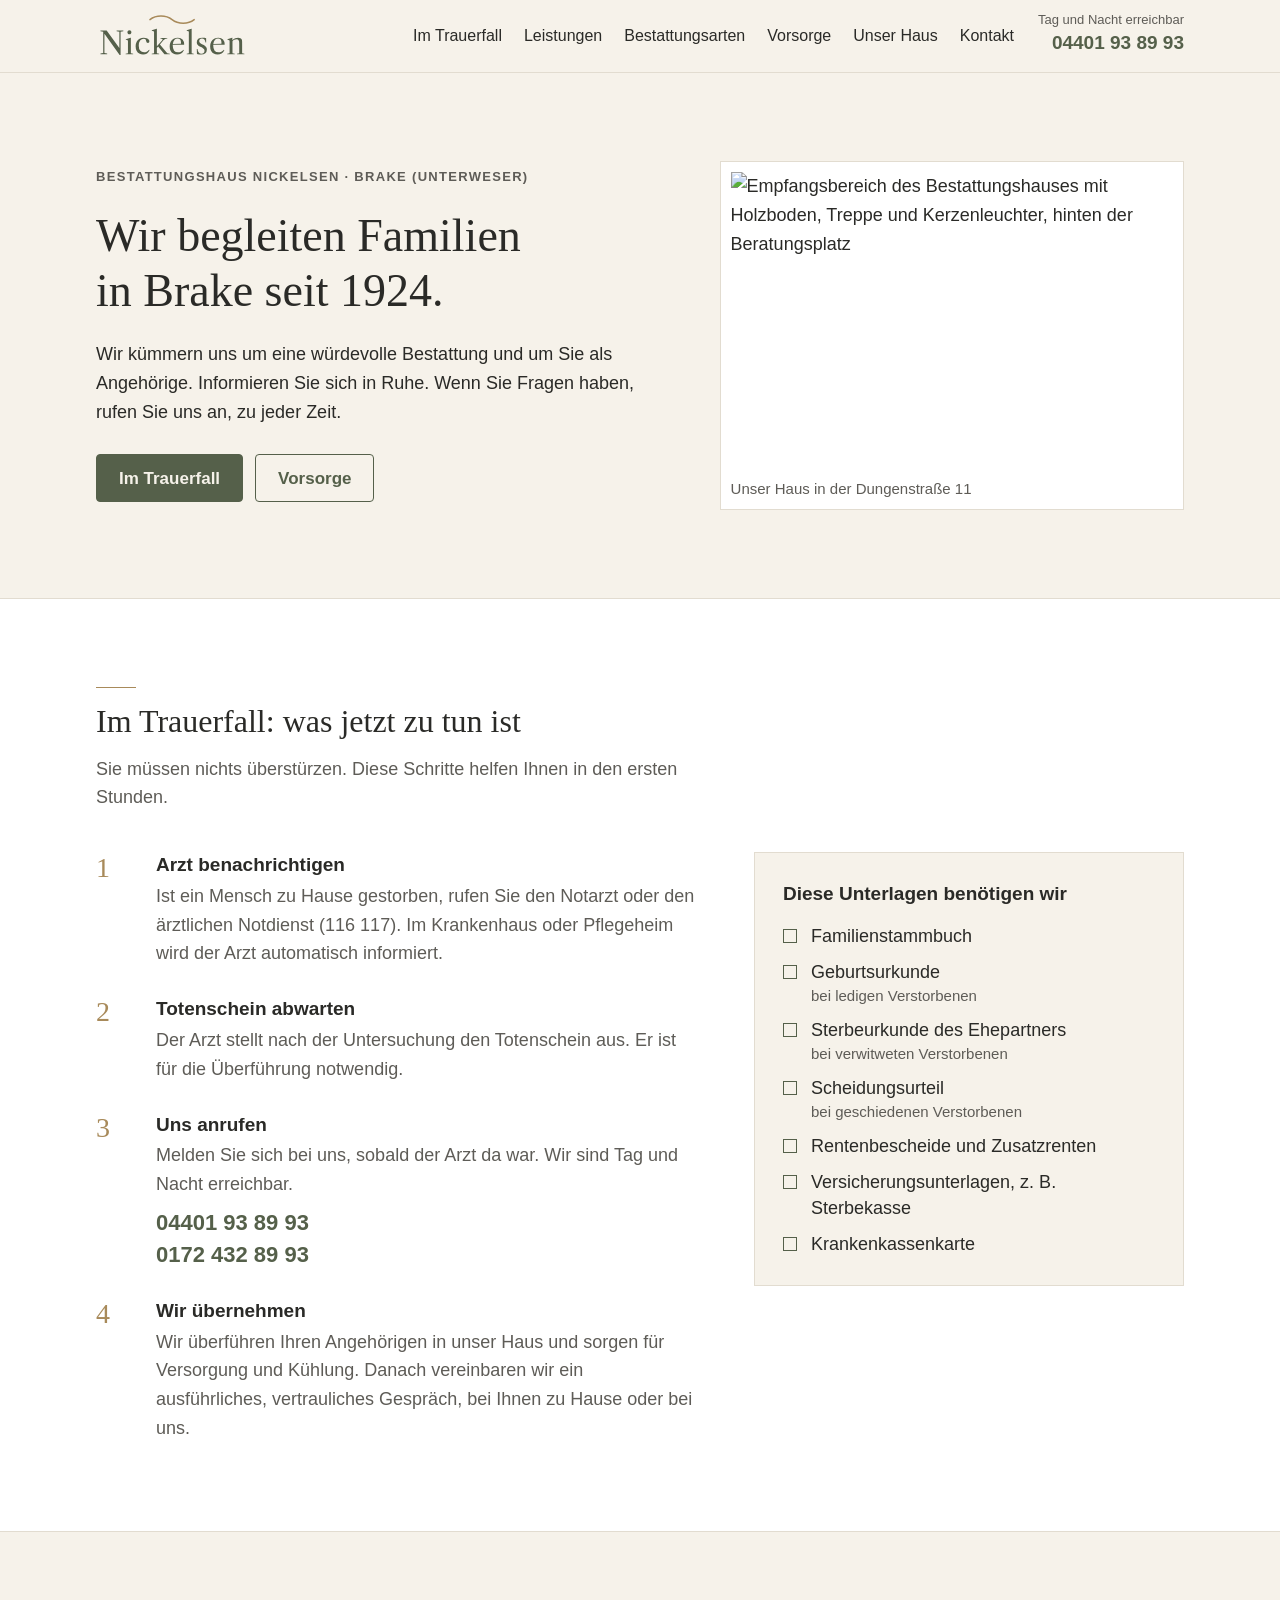
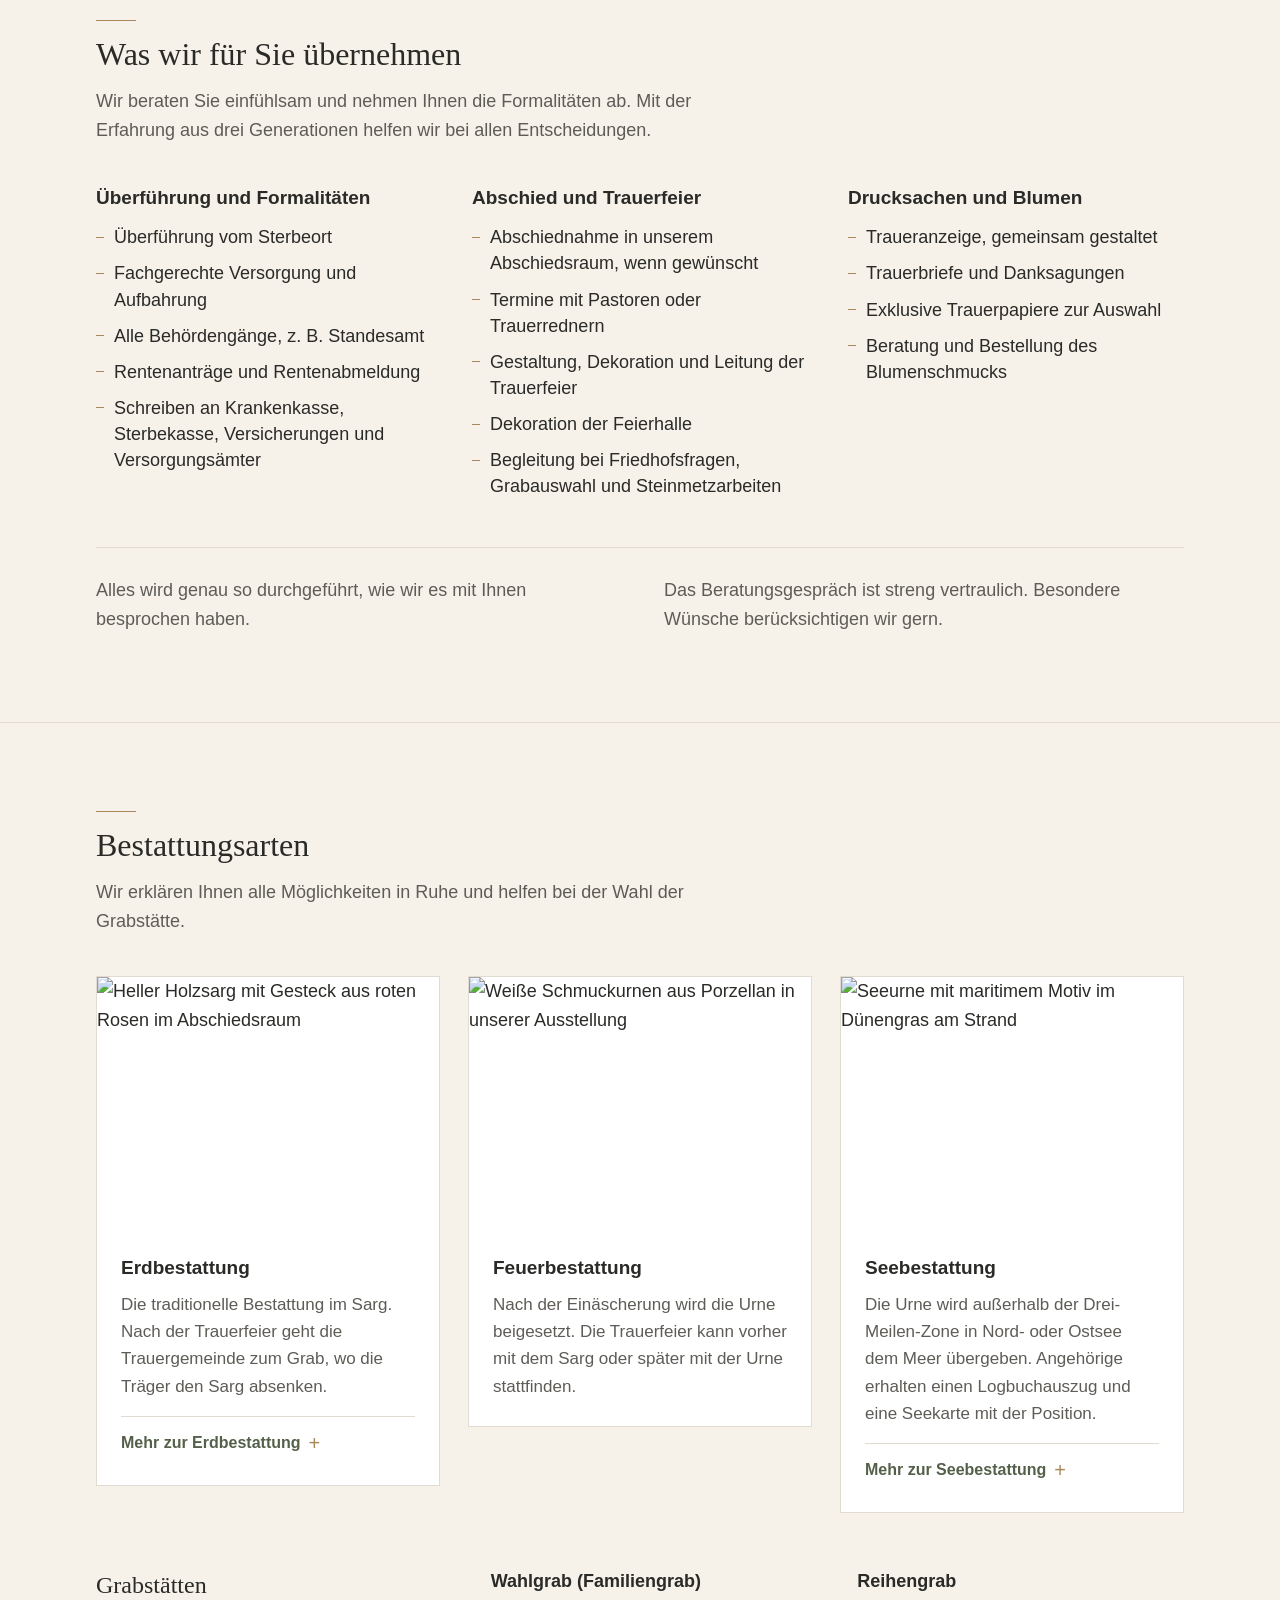
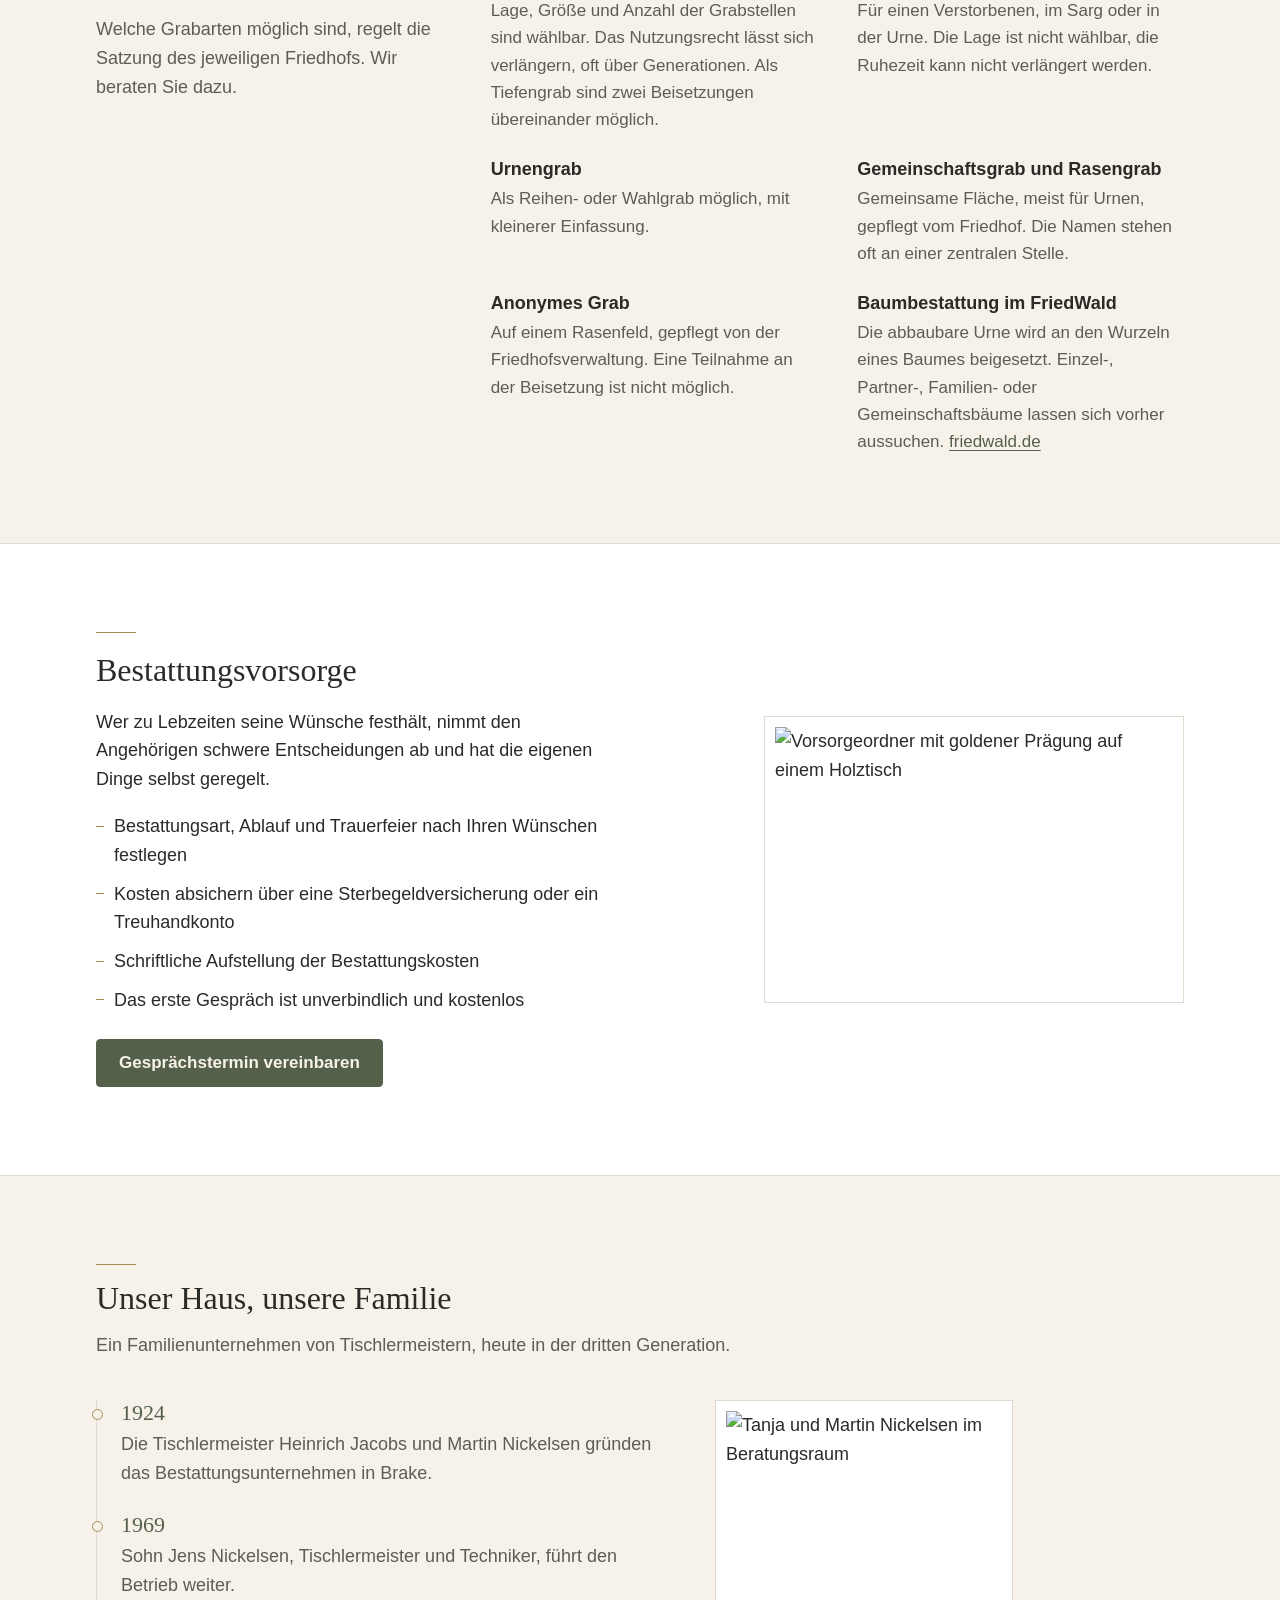
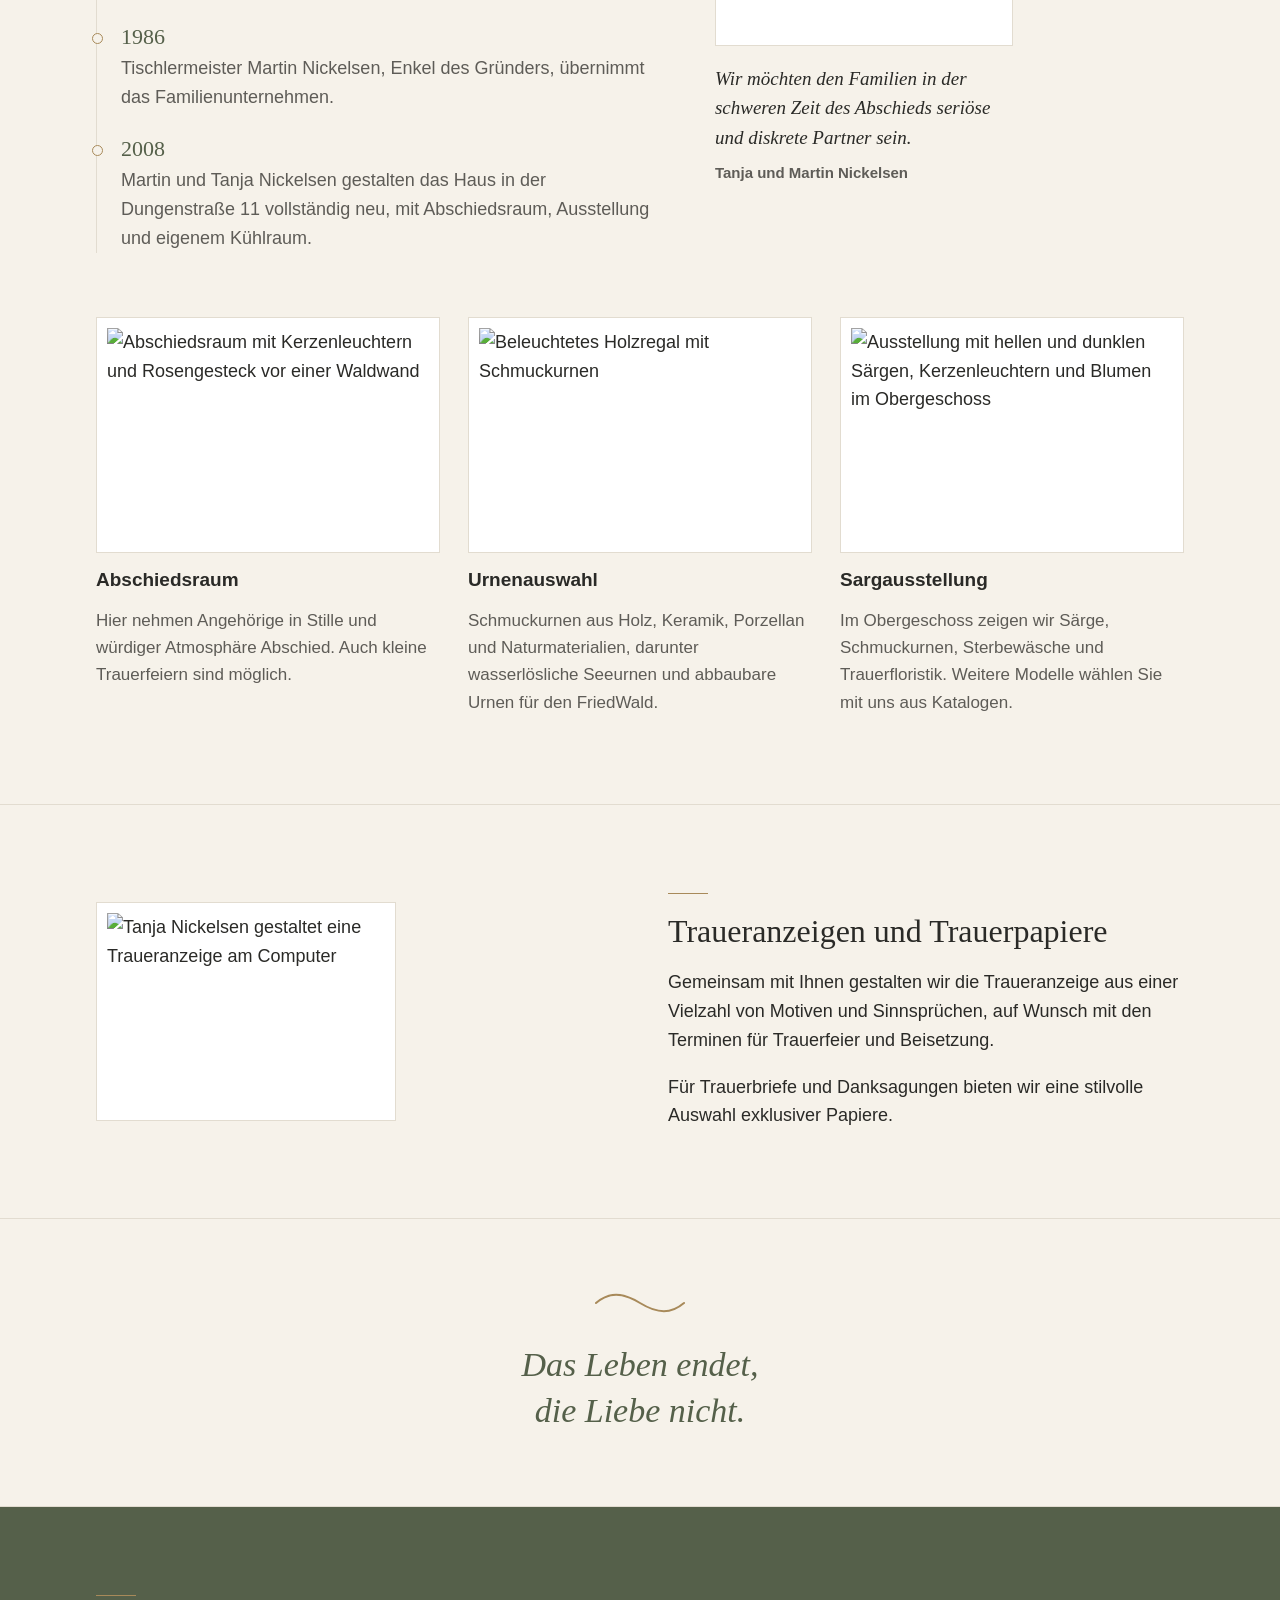
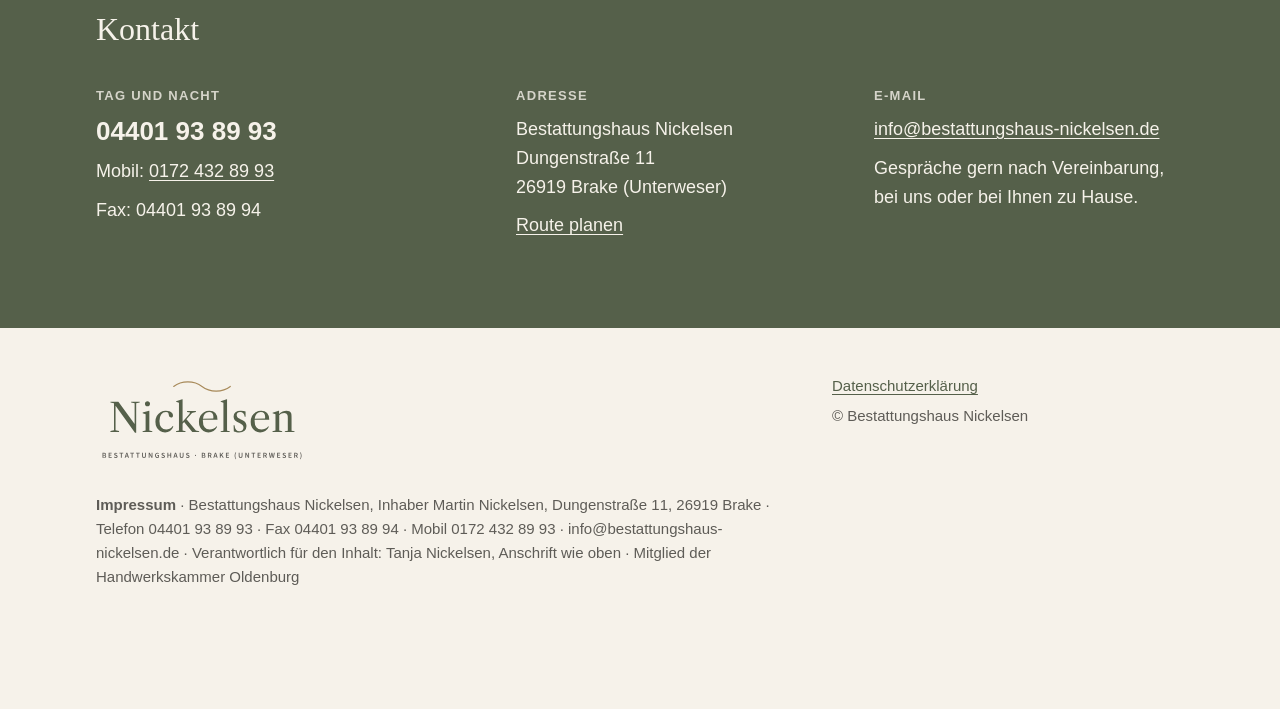
==== index.html @ a220813d "Add files via upload" ====
<!DOCTYPE html>
<html lang="de">
<head>
<meta charset="utf-8">
<meta name="viewport" content="width=device-width, initial-scale=1, viewport-fit=cover">
<title>Bestattungshaus Nickelsen</title>
<link rel="icon" href="img/favicon.svg" type="image/svg+xml">
<meta name="description" content="Bestattungshaus Nickelsen in Brake (Unterweser). Familienunternehmen seit 1924. Tag und Nacht erreichbar: 04401 93 89 93.">
<style>
@font-face { font-family: "Libre Caslon Text"; font-weight: 400; font-style: normal; font-display: swap; src: url("fonts/libre-caslon-text-400.woff2") format("woff2"); }
@font-face { font-family: "Libre Caslon Text"; font-weight: 400; font-style: italic; font-display: swap; src: url("fonts/libre-caslon-text-400-italic.woff2") format("woff2"); }
@font-face { font-family: "Source Sans 3"; font-weight: 400; font-style: normal; font-display: swap; src: url("fonts/source-sans-3-400.woff2") format("woff2"); }
@font-face { font-family: "Source Sans 3"; font-weight: 600; font-style: normal; font-display: swap; src: url("fonts/source-sans-3-600.woff2") format("woff2"); }
html { color-scheme: light dark; } body { margin: 0; } img { max-width: 100%; } [hidden] { display: none !important; }

/* Layout: ruhige Einzelseite, Inhalt max. 1120px, Text links / Bild rechts im Wechsel; Fotos klein gerahmt, weil die Originale niedrig aufgelöst sind */
:root {
  --leinen: #F6F2EA;
  --papier: #FFFFFF;
  --tinte: #2A2A27;
  --schiefer: #5E5C57;
  --oliv: #55604A;
  --auf-oliv: #F6F2EA;
  --messing: #A88A5A;
  --sand: #E2DCD0;
  --band: #55604A;
  --auf-band: #F6F2EA;
  --serif: "Libre Caslon Text", Georgia, "Times New Roman", serif;
  --sans: "Source Sans 3", "Segoe UI", Helvetica, Arial, sans-serif;
  --max: 1120px;
  --gutter-l: max(16px, env(safe-area-inset-left, 0px));
  --gutter-r: max(16px, env(safe-area-inset-right, 0px));
}
@media (prefers-color-scheme: dark) {
  :root:not([data-theme="light"]) {
    --leinen: #1E201C; --papier: #262923; --tinte: #ECE7DC; --schiefer: #B4AFA4;
    --oliv: #9AA88A; --auf-oliv: #1E201C; --messing: #C2A576; --sand: #3A3D35; --band: #2C3227; --auf-band: #ECE7DC;
    color-scheme: dark;
  }
}
:root[data-theme="dark"] {
  --leinen: #1E201C; --papier: #262923; --tinte: #ECE7DC; --schiefer: #B4AFA4;
  --oliv: #9AA88A; --auf-oliv: #1E201C; --messing: #C2A576; --sand: #3A3D35; --band: #2C3227; --auf-band: #ECE7DC;
  color-scheme: dark;
}

* { box-sizing: border-box; }
html { scroll-behavior: smooth; scroll-padding-top: 88px; }
@media (prefers-reduced-motion: reduce) { html { scroll-behavior: auto; } }
body {
  background: var(--leinen); color: var(--tinte);
  font: 400 18px/1.6 var(--sans);
  -webkit-text-size-adjust: 100%;
}
body::before { content: ""; position: fixed; inset: 0 0 auto; height: env(safe-area-inset-top, 0px); z-index: 30; background: var(--leinen); }
a { color: var(--oliv); text-underline-offset: 3px; }
a:focus-visible, button:focus-visible { outline: 2px solid var(--messing); outline-offset: 3px; border-radius: 2px; }
h1, h2, h3 { font-family: var(--serif); font-weight: 400; line-height: 1.2; text-wrap: balance; margin: 0; }
h1 { font-size: clamp(32px, 4.4vw, 46px); }
h2 { font-size: clamp(26px, 3vw, 32px); }
h3 { font-family: var(--sans); font-weight: 600; font-size: 19px; line-height: 1.35; }
p { margin: 0; max-width: 64ch; }
.wrap { max-width: var(--max); margin: 0 auto; padding-left: var(--gutter-l); padding-right: var(--gutter-r); }
.label { font: 600 13px/1.3 var(--sans); letter-spacing: .1em; text-transform: uppercase; color: var(--schiefer); }
.strich { display: block; width: 40px; height: 1px; background: var(--messing); }
.tel { font-variant-numeric: tabular-nums; white-space: nowrap; }

/* Kopf */
header.kopf { position: sticky; top: env(safe-area-inset-top, 0px); z-index: 20; background: var(--leinen); border-bottom: 1px solid var(--sand); }
.kopf .wrap { display: flex; align-items: center; gap: 24px; padding-block: 10px; }
.marke { display: grid; gap: 2px; text-decoration: none; color: var(--oliv); flex: none; }
.marke .logo { display: block; height: 52px; width: auto; max-width: 100%; }
.fusslogo { display: block; width: 320px; height: auto; max-width: 100%; margin-left: -54px; }
nav.haupt { display: flex; gap: 22px; flex-wrap: wrap; margin-left: auto; }
nav.haupt a { color: var(--tinte); text-decoration: none; font-size: 16px; }
nav.haupt a:hover { color: var(--oliv); text-decoration: underline; }
.erreichbar { text-align: right; flex: none; }
.erreichbar small { display: block; font-size: 13px; color: var(--schiefer); line-height: 1.2; }
.erreichbar a { display: inline-block; padding-block: 4px; font: 600 19px/1.3 var(--sans); text-decoration: none; }
@media (max-width: 1020px) { nav.haupt { display: none; } .erreichbar { margin-left: auto; } }
@media (max-width: 460px) { .erreichbar small { display: none; } .erreichbar a { font-size: 17px; } .marke .logo { height: 42px; } }

/* Abschnitte */
section { padding-block: 88px; }
section + section { border-top: 1px solid var(--sand); }
.kopfzeile { display: grid; gap: 14px; margin-bottom: 40px; }
.kopfzeile p { color: var(--schiefer); }
@media (max-width: 700px) { section { padding-block: 60px; } }

/* Fotos */
figure { margin: 0; }
.foto { background: var(--papier); padding: 10px; border: 1px solid var(--sand); max-width: 100%; }
.foto img { display: block; width: 100%; height: auto; }
figcaption { font-size: 15px; color: var(--schiefer); padding-top: 10px; line-height: 1.4; }

/* Einstieg */
.einstieg .wrap { display: grid; grid-template-columns: minmax(0, 1.1fr) minmax(0, .9fr); gap: 56px; align-items: center; }
.einstieg .text { display: grid; gap: 22px; min-width: 0; }
.einstieg .foto { max-width: 520px; justify-self: end; }
.knoepfe { display: flex; flex-wrap: wrap; gap: 12px; margin-top: 6px; }
.knopf { display: inline-flex; align-items: center; min-height: 48px; padding: 0 22px; border-radius: 4px; font: 600 17px/1 var(--sans); text-decoration: none; border: 1px solid var(--oliv); }
.knopf.voll { background: var(--oliv); color: var(--auf-oliv); }
.knopf.voll:hover { filter: brightness(.9); }
.knopf.rahmen { color: var(--oliv); }
.knopf.rahmen:hover { background: var(--papier); }
@media (max-width: 820px) { .einstieg .wrap { grid-template-columns: 1fr; gap: 36px; } .einstieg .foto { justify-self: start; } }

/* Trauerfall */
.trauerfall { background: var(--papier); }
.trauerfall .raster { display: grid; grid-template-columns: minmax(0, 1.4fr) minmax(0, 1fr); gap: 56px; align-items: start; }
ol.schritte { list-style: none; margin: 0; padding: 0; display: grid; gap: 28px; counter-reset: s; }
ol.schritte li { display: grid; grid-template-columns: 44px minmax(0, 1fr); gap: 16px; counter-increment: s; }
ol.schritte li::before { content: counter(s); font: 400 28px/1 var(--serif); color: var(--messing); padding-top: 2px; }
ol.schritte p { color: var(--schiefer); margin-top: 4px; }
.nummern { margin-top: 10px; display: grid; gap: 4px; }
.nummern a { font: 600 22px/1.3 var(--sans); text-decoration: none; }
.unterlagen { background: var(--leinen); border: 1px solid var(--sand); padding: 28px; display: grid; gap: 16px; }
.unterlagen ul { margin: 0; padding: 0; list-style: none; display: grid; gap: 10px; }
.unterlagen li { display: grid; grid-template-columns: 18px minmax(0,1fr); gap: 10px; line-height: 1.45; }
.unterlagen li::before { content: ""; width: 12px; height: 12px; border: 1px solid var(--oliv); margin-top: 6px; }
.unterlagen li small { display: block; color: var(--schiefer); font-size: 15px; }
@media (max-width: 860px) { .trauerfall .raster { grid-template-columns: 1fr; gap: 40px; } }

/* Leistungen */
.leistungen .gruppen { display: grid; grid-template-columns: repeat(3, minmax(0, 1fr)); gap: 40px; }
.gruppe { display: grid; gap: 14px; align-content: start; }
.gruppe ul { margin: 0; padding: 0; list-style: none; display: grid; gap: 10px; }
.gruppe li { padding-left: 18px; position: relative; line-height: 1.45; }
.gruppe li::before { content: ""; position: absolute; left: 0; top: .7em; width: 8px; height: 1px; background: var(--messing); }
.versprechen { margin-top: 48px; padding-top: 28px; border-top: 1px solid var(--sand); display: grid; grid-template-columns: repeat(2, minmax(0,1fr)); gap: 24px 48px; color: var(--schiefer); }
@media (max-width: 860px) { .leistungen .gruppen { grid-template-columns: 1fr; gap: 32px; } .versprechen { grid-template-columns: 1fr; } }

/* Bestattungsarten */
.arten { display: grid; grid-template-columns: repeat(3, minmax(0, 1fr)); gap: 28px; align-items: start; }
.art { background: var(--papier); border: 1px solid var(--sand); display: grid; grid-template-rows: auto 1fr; }
.art img { display: block; width: 100%; height: auto; aspect-ratio: 4 / 3; object-fit: cover; max-width: 100%; }
.art div { padding: 22px 24px 26px; display: grid; gap: 10px; align-content: start; }
.art p { color: var(--schiefer); font-size: 17px; }
.graeber { margin-top: 56px; display: grid; grid-template-columns: minmax(0, 1fr) minmax(0, 2fr); gap: 48px; }
dl.grabarten { margin: 0; display: grid; grid-template-columns: minmax(0, 1fr) minmax(0, 1fr); gap: 24px 40px; }
dl.grabarten div { display: grid; gap: 4px; align-content: start; }
dl.grabarten dt { font: 600 18px/1.35 var(--sans); }
dl.grabarten dd { margin: 0; color: var(--schiefer); font-size: 17px; }
@media (max-width: 900px) { .arten { grid-template-columns: 1fr; max-width: 520px; } .graeber { grid-template-columns: 1fr; gap: 28px; } }
@media (max-width: 600px) { dl.grabarten { grid-template-columns: 1fr; } }

/* Haus */
.chronik { display: grid; grid-template-columns: minmax(0, 1.2fr) minmax(0, 1fr); gap: 56px; align-items: start; }
ol.jahre { list-style: none; margin: 0; padding: 0; border-left: 1px solid var(--sand); display: grid; gap: 24px; }
ol.jahre li { padding-left: 24px; position: relative; display: grid; gap: 4px; }
ol.jahre li::before { content: ""; position: absolute; left: -5px; top: 9px; width: 9px; height: 9px; border-radius: 50%; background: var(--leinen); border: 1px solid var(--messing); }
ol.jahre .jahr { font: 400 22px/1.2 var(--serif); color: var(--oliv); font-variant-numeric: tabular-nums; }
ol.jahre p { color: var(--schiefer); }
.inhaber { display: grid; gap: 18px; max-width: 298px; }
.inhaber blockquote { margin: 0; font: italic 400 19px/1.55 var(--serif); }
.inhaber cite { display: block; font: 600 15px/1.4 var(--sans); font-style: normal; color: var(--schiefer); margin-top: 10px; }
.raeume { margin-top: 64px; display: grid; grid-template-columns: repeat(3, minmax(0, 1fr)); gap: 28px; }
.raum { display: grid; gap: 14px; align-content: start; }
.raum img { height: auto; aspect-ratio: 3 / 2; object-fit: cover; }
.raum p { color: var(--schiefer); font-size: 17px; }
@media (max-width: 900px) { .chronik { grid-template-columns: 1fr; gap: 40px; } .raeume { grid-template-columns: 1fr; max-width: 520px; } }

/* Zwei-Spalter */
.zweier { display: grid; grid-template-columns: minmax(0, 1fr) minmax(0, 1fr); gap: 56px; align-items: center; }
.zweier .text { display: grid; gap: 18px; }
.zweier .foto { max-width: 420px; width: 100%; }
.zweier.links .foto { order: -1; justify-self: start; }
.zweier:not(.links) .foto { justify-self: end; }
ul.punkte { margin: 0; padding: 0; list-style: none; display: grid; gap: 10px; }
ul.punkte li { padding-left: 18px; position: relative; }
ul.punkte li::before { content: ""; position: absolute; left: 0; top: .75em; width: 8px; height: 1px; background: var(--messing); }
@media (max-width: 820px) { .zweier { grid-template-columns: 1fr; gap: 32px; } .zweier .foto, .zweier.links .foto { order: 0; justify-self: start; } }

/* Leitsatz */
.leitsatz { padding-block: 72px; }
.leitsatz .wrap { display: grid; justify-items: center; gap: 18px; text-align: center; }
.leitsatz p { font: italic 400 clamp(24px, 3.2vw, 34px)/1.35 var(--serif); color: var(--oliv); max-width: 24ch; text-wrap: balance; }

/* Mehr erfahren */
details { border-top: 1px solid var(--sand); margin-top: 6px; padding-top: 10px; }
details summary { cursor: pointer; font-weight: 600; color: var(--oliv); font-size: 16px; list-style: none; display: flex; align-items: center; gap: 8px; min-height: 32px; }
details summary::-webkit-details-marker { display: none; }
details summary::after { content: "+"; font: 400 20px/1 var(--sans); color: var(--messing); }
details[open] summary::after { content: "\2212"; }
details p { margin-top: 10px; font-size: 16px; }
details strong { color: var(--tinte); font-weight: 600; }

/* Kontakt + Fuss */
.kontakt { background: var(--band); color: var(--auf-band); }
.kontakt h2, .kontakt a { color: var(--auf-band); }
.kontakt .label { color: var(--auf-band); opacity: .8; }
.kontakt .raster { display: grid; grid-template-columns: minmax(0, 1.2fr) repeat(2, minmax(0, 1fr)); gap: 48px; }
.kontakt .block { display: grid; gap: 10px; align-content: start; }
.kontakt .gross { font: 600 26px/1.25 var(--sans); text-decoration: none; }
.kontakt address { font-style: normal; }
@media (max-width: 860px) { .kontakt .raster { grid-template-columns: 1fr; gap: 32px; } }
footer { padding-block: 40px 120px; font-size: 15px; color: var(--schiefer); }
footer .wrap { display: grid; grid-template-columns: minmax(0, 2fr) minmax(0, 1fr); gap: 32px; }
footer p { max-width: none; }
footer a { display: inline-block; padding-block: 6px; }
@media (max-width: 700px) { footer .wrap { grid-template-columns: 1fr; } }

/* Mobile Anrufleiste */
.leiste { display: none; }
@media (max-width: 700px) {
  .leiste {
    display: grid; grid-template-columns: 2fr 1fr; gap: 8px;
    position: fixed; left: 0; right: 0; bottom: 0; z-index: 25;
    background: var(--leinen); border-top: 1px solid var(--sand);
    padding: 10px var(--gutter-r) calc(10px + env(safe-area-inset-bottom, 0px)) var(--gutter-l);
  }
  .leiste .knopf { justify-content: center; }
  footer { padding-bottom: 130px; }
}
</style>
</head>
<body>

<header class="kopf">
  <div class="wrap">
    <a class="marke" href="#start" aria-label="Bestattungshaus Nickelsen, zum Anfang">
      <svg class="logo" viewBox="-8 0 316 108" width="316" height="108" role="img" aria-label="Bestattungshaus Nickelsen"><title>Bestattungshaus Nickelsen</title><path d="M104.0,20 C116.65,10 137.35,10 150.0,20 S183.35,30 196.0,20" fill="none" stroke="var(--messing)" stroke-width="3" stroke-linecap="round"/><path d="M41.071999999999996 93.28 9.519999999999994 49.312V89.312L15.215999999999994 90.528V92.0H1.199999999999993V90.528L6.959999999999994 89.312V45.408L1.199999999999993 44.192V42.72H14.127999999999993L40.495999999999995 78.944V45.408L34.8 44.192V42.72H48.815999999999995V44.192L43.056 45.408V93.28Z M61.36 42.08Q63.215999999999994 42.08 64.368 43.263999999999996Q65.52 44.448 65.52 46.24Q65.52 47.967999999999996 64.368 49.152Q63.215999999999994 50.336 61.36 50.336Q59.504 50.336 58.384 49.152Q57.263999999999996 47.967999999999996 57.263999999999996 46.24Q57.263999999999996 44.448 58.384 43.263999999999996Q59.504 42.08 61.36 42.08ZM69.232 92.0H53.488V90.72L58.352 89.76V63.135999999999996L53.616 61.408V60.512L63.855999999999995 57.44H64.432V89.76L69.232 90.72Z M74.288 75.488Q74.288 70.24 76.464 66.144Q78.64 62.048 82.512 59.744Q86.384 57.44 91.312 57.44Q94.512 57.44 97.136 58.464Q99.75999999999999 59.488 101.29599999999999 61.216Q102.832 62.944 102.832 64.992Q102.832 66.656 102.032 67.648Q101.232 68.64 99.88799999999999 68.64Q96.56 68.64 96.112 64.608Q95.728 61.536 94.73599999999999 60.512Q93.744 59.488 91.50399999999999 59.488Q86.448 59.488 83.63199999999999 63.456Q80.81599999999999 67.424 80.81599999999999 74.208Q80.81599999999999 80.736 83.696 84.352Q86.576 87.968 91.824 87.968Q94.768 87.968 97.29599999999999 86.78399999999999Q99.824 85.6 101.488 83.29599999999999L102.192 82.336L103.40799999999999 82.976L103.088 83.80799999999999Q101.488 88.032 98.032 90.336Q94.576 92.64 89.904 92.64Q85.36 92.64 81.80799999999999 90.464Q78.256 88.288 76.27199999999999 84.384Q74.288 80.48 74.288 75.488Z M145.392 90.72V92.0H134.19199999999998L120.94399999999999 75.872L118.448 78.752V89.76L123.24799999999999 90.72V92.0H107.69599999999998V90.72L112.55999999999999 89.76V44.576L107.88799999999999 42.848V42.016L117.80799999999999 38.879999999999995H118.448V75.29599999999999L129.136 63.2Q130.48 61.664 130.48 60.896Q130.48 60.32 129.51999999999998 60.0Q128.56 59.68 125.74399999999999 59.36V58.08H140.07999999999998V59.36Q136.176 60.064 134.832 60.70399999999999Q133.488 61.343999999999994 132.016 63.007999999999996L124.78399999999999 71.456L140.016 89.76Z M151.472 72.288Q151.408 72.736 151.408 73.75999999999999Q151.408 80.8 154.224 84.384Q157.04 87.968 162.48 87.968Q165.61599999999999 87.968 168.30399999999997 86.848Q170.992 85.728 172.656 83.68L173.424 82.72L174.512 83.36L174.128 84.256Q172.464 88.16 168.752 90.4Q165.04 92.64 160.368 92.64Q155.824 92.64 152.336 90.49600000000001Q148.848 88.352 146.928 84.48Q145.008 80.608 145.008 75.55199999999999Q145.008 70.24 147.152 66.112Q149.296 61.983999999999995 153.168 59.711999999999996Q157.04 57.44 162.096 57.44Q168.368 57.44 171.728 61.12Q175.088 64.8 175.216 71.904L174.768 72.288ZM151.6 70.496 168.304 69.92Q168.496 69.152 168.496 67.29599999999999Q168.496 59.424 161.52 59.424Q157.296 59.424 154.736 62.304Q152.176 65.184 151.6 70.496Z M195.12 92.0H180.336V90.784L184.81600000000003 89.824V44.512L180.336 42.848V42.016L190.12800000000001 38.879999999999995H190.704V89.824L195.12 90.784Z M220.78400000000002 58.528V67.424H219.44000000000003Q218.48000000000002 59.36 211.95200000000003 59.36Q209.39200000000002 59.36 207.88800000000003 60.768Q206.38400000000001 62.176 206.38400000000001 64.544Q206.38400000000001 66.336 207.312 67.584Q208.24 68.832 209.584 69.66399999999999Q210.92800000000003 70.496 213.29600000000002 71.584Q216.24 72.928 218.0 74.08Q219.76000000000002 75.232 221.04000000000002 77.24799999999999Q222.32000000000002 79.264 222.32000000000002 82.272Q222.32000000000002 87.008 219.15200000000002 89.824Q215.984 92.64 210.544 92.64Q208.496 92.64 206.032 92.256Q203.568 91.872 201.71200000000002 91.232L201.328 80.864H202.864Q203.312 85.728 205.36 88.22399999999999Q207.40800000000002 90.72 211.056 90.72Q213.936 90.72 215.66400000000002 89.12Q217.39200000000002 87.52 217.39200000000002 84.832Q217.39200000000002 82.848 216.43200000000002 81.47200000000001Q215.472 80.096 214.06400000000002 79.232Q212.656 78.368 210.096 77.088Q207.216 75.68 205.488 74.56Q203.76000000000002 73.44 202.544 71.52Q201.328 69.6 201.328 66.78399999999999Q201.328 62.304 204.43200000000002 59.872Q207.536 57.44 213.23200000000003 57.44Q215.40800000000002 57.44 217.488 57.727999999999994Q219.568 58.016 220.78400000000002 58.528Z M235.568 72.288Q235.504 72.736 235.504 73.75999999999999Q235.504 80.8 238.32 84.384Q241.136 87.968 246.576 87.968Q249.712 87.968 252.39999999999998 86.848Q255.088 85.728 256.752 83.68L257.52 82.72L258.608 83.36L258.224 84.256Q256.56 88.16 252.848 90.4Q249.136 92.64 244.464 92.64Q239.92000000000002 92.64 236.43200000000002 90.49600000000001Q232.94400000000002 88.352 231.024 84.48Q229.104 80.608 229.104 75.55199999999999Q229.104 70.24 231.248 66.112Q233.392 61.983999999999995 237.264 59.711999999999996Q241.136 57.44 246.192 57.44Q252.464 57.44 255.824 61.12Q259.184 64.8 259.312 71.904L258.86400000000003 72.288ZM235.696 70.496 252.4 69.92Q252.592 69.152 252.592 67.29599999999999Q252.592 59.424 245.616 59.424Q241.392 59.424 238.832 62.304Q236.272 65.184 235.696 70.496Z M300.336 90.72V92.0H284.656V90.72L289.456 89.824V71.008Q289.456 68.19200000000001 289.29600000000005 66.56Q289.136 64.928 288.68800000000005 63.903999999999996Q287.47200000000004 60.96 283.696 60.96Q281.392 60.96 279.24800000000005 61.983999999999995Q277.10400000000004 63.007999999999996 275.504 64.928V89.76L280.30400000000003 90.72V92.0H264.56V90.72L269.42400000000004 89.76V63.2L264.68800000000005 61.408V60.576L274.608 57.44H275.24800000000005V62.879999999999995Q278.0 60.256 281.10400000000004 58.848Q284.208 57.44 287.28000000000003 57.44Q289.84000000000003 57.44 291.824 58.464Q293.808 59.488 294.704 61.28Q295.216 62.304 295.376 64.0Q295.536 65.696 295.536 70.368V89.824Z" fill="var(--oliv)"/></svg>
    </a>
    <nav class="haupt" aria-label="Hauptnavigation">
      <a href="#trauerfall">Im Trauerfall</a>
      <a href="#leistungen">Leistungen</a>
      <a href="#bestattungsarten">Bestattungsarten</a>
      <a href="#vorsorge">Vorsorge</a>
      <a href="#haus">Unser Haus</a>
      <a href="#kontakt">Kontakt</a>
    </nav>
    <div class="erreichbar">
      <small>Tag und Nacht erreichbar</small>
      <a class="tel" href="tel:+494401938993">04401 93 89 93</a>
    </div>
  </div>
</header>

<main id="start">
  <section class="einstieg">
    <div class="wrap">
      <div class="text">
        <span class="label">Bestattungshaus Nickelsen · Brake (Unterweser)</span>
        <h1>Wir begleiten Familien in Brake seit 1924.</h1>
        <p>Wir kümmern uns um eine würdevolle Bestattung und um Sie als Angehörige. Informieren Sie sich in Ruhe. Wenn Sie Fragen haben, rufen Sie uns an, zu jeder Zeit.</p>
        <div class="knoepfe">
          <a class="knopf voll" href="#trauerfall">Im Trauerfall</a>
          <a class="knopf rahmen" href="#vorsorge">Vorsorge</a>
        </div>
      </div>
      <figure class="foto">
        <img src="img/empfang.jpg" width="660" height="442" alt="Empfangsbereich des Bestattungshauses mit Holzboden, Treppe und Kerzenleuchter, hinten der Beratungsplatz">
        <figcaption>Unser Haus in der Dungenstraße 11</figcaption>
      </figure>
    </div>
  </section>

  <section class="trauerfall" id="trauerfall">
    <div class="wrap">
      <div class="kopfzeile">
        <span class="strich"></span>
        <h2>Im Trauerfall: was jetzt zu tun ist</h2>
        <p>Sie müssen nichts überstürzen. Diese Schritte helfen Ihnen in den ersten Stunden.</p>
      </div>
      <div class="raster">
        <ol class="schritte">
          <li><div><h3>Arzt benachrichtigen</h3><p>Ist ein Mensch zu Hause gestorben, rufen Sie den Notarzt oder den ärztlichen Notdienst (116 117). Im Krankenhaus oder Pflegeheim wird der Arzt automatisch informiert.</p></div></li>
          <li><div><h3>Totenschein abwarten</h3><p>Der Arzt stellt nach der Untersuchung den Totenschein aus. Er ist für die Überführung notwendig.</p></div></li>
          <li><div><h3>Uns anrufen</h3><p>Melden Sie sich bei uns, sobald der Arzt da war. Wir sind Tag und Nacht erreichbar.</p>
            <div class="nummern"><a class="tel" href="tel:+494401938993">04401 93 89 93</a><a class="tel" href="tel:+491724328993">0172 432 89 93</a></div></div></li>
          <li><div><h3>Wir übernehmen</h3><p>Wir überführen Ihren Angehörigen in unser Haus und sorgen für Versorgung und Kühlung. Danach vereinbaren wir ein ausführliches, vertrauliches Gespräch, bei Ihnen zu Hause oder bei uns.</p></div></li>
        </ol>
        <aside class="unterlagen" aria-labelledby="unterlagen-titel">
          <h3 id="unterlagen-titel">Diese Unterlagen benötigen wir</h3>
          <ul>
            <li><span>Familienstammbuch</span></li>
            <li><span>Geburtsurkunde<small>bei ledigen Verstorbenen</small></span></li>
            <li><span>Sterbeurkunde des Ehepartners<small>bei verwitweten Verstorbenen</small></span></li>
            <li><span>Scheidungsurteil<small>bei geschiedenen Verstorbenen</small></span></li>
            <li><span>Rentenbescheide und Zusatzrenten</span></li>
            <li><span>Versicherungsunterlagen, z. B. Sterbekasse</span></li>
            <li><span>Krankenkassenkarte</span></li>
          </ul>
        </aside>
      </div>
    </div>
  </section>

  <section class="leistungen" id="leistungen">
    <div class="wrap">
      <div class="kopfzeile">
        <span class="strich"></span>
        <h2>Was wir für Sie übernehmen</h2>
        <p>Wir beraten Sie einfühlsam und nehmen Ihnen die Formalitäten ab. Mit der Erfahrung aus drei Generationen helfen wir bei allen Entscheidungen.</p>
      </div>
      <div class="gruppen">
        <div class="gruppe">
          <h3>Überführung und Formalitäten</h3>
          <ul>
            <li>Überführung vom Sterbeort</li>
            <li>Fachgerechte Versorgung und Aufbahrung</li>
            <li>Alle Behördengänge, z. B. Standesamt</li>
            <li>Rentenanträge und Rentenabmeldung</li>
            <li>Schreiben an Krankenkasse, Sterbekasse, Versicherungen und Versorgungsämter</li>
          </ul>
        </div>
        <div class="gruppe">
          <h3>Abschied und Trauerfeier</h3>
          <ul>
            <li>Abschiednahme in unserem Abschiedsraum, wenn gewünscht</li>
            <li>Termine mit Pastoren oder Trauerrednern</li>
            <li>Gestaltung, Dekoration und Leitung der Trauerfeier</li>
            <li>Dekoration der Feierhalle</li>
            <li>Begleitung bei Friedhofsfragen, Grabauswahl und Steinmetzarbeiten</li>
          </ul>
        </div>
        <div class="gruppe">
          <h3>Drucksachen und Blumen</h3>
          <ul>
            <li>Traueranzeige, gemeinsam gestaltet</li>
            <li>Trauerbriefe und Danksagungen</li>
            <li>Exklusive Trauerpapiere zur Auswahl</li>
            <li>Beratung und Bestellung des Blumenschmucks</li>
          </ul>
        </div>
      </div>
      <div class="versprechen">
        <p>Alles wird genau so durchgeführt, wie wir es mit Ihnen besprochen haben.</p>
        <p>Das Beratungsgespräch ist streng vertraulich. Besondere Wünsche berücksichtigen wir gern.</p>
      </div>
    </div>
  </section>

  <section id="bestattungsarten">
    <div class="wrap">
      <div class="kopfzeile">
        <span class="strich"></span>
        <h2>Bestattungsarten</h2>
        <p>Wir erklären Ihnen alle Möglichkeiten in Ruhe und helfen bei der Wahl der Grabstätte.</p>
      </div>
      <div class="arten">
        <article class="art">
          <img src="img/sarg-blumen.jpg" width="630" height="380" alt="Heller Holzsarg mit Gesteck aus roten Rosen im Abschiedsraum" loading="lazy">
          <div><h3>Erdbestattung</h3><p>Die traditionelle Bestattung im Sarg. Nach der Trauerfeier geht die Trauergemeinde zum Grab, wo die Träger den Sarg absenken.</p>
            <details><summary>Mehr zur Erdbestattung</summary>
              <p>Der Sarg wird meist auf einem Bahrwagen zum Grab geleitet und von erfahrenen Trägern abgesenkt. Je nach Friedhofssatzung dürfen auch Angehörige, Nachbarn oder Vereinskameraden den Sarg tragen.</p>
              <p>Wer das Absenken nicht miterleben möchte, kann das mit uns absprechen: Dann wird der Sarg erst abgesenkt, wenn die Trauergemeinde den Friedhof verlassen hat.</p>
              <p>Ruhezeit, Grabarten und Grabgebühren legt der Friedhofsträger fest, also die Gemeinde oder Kirche.</p>
            </details></div>
        </article>
        <article class="art">
          <img src="img/urnen-weiss.jpg" width="660" height="454" alt="Weiße Schmuckurnen aus Porzellan in unserer Ausstellung" loading="lazy">
          <div><h3>Feuerbestattung</h3><p>Nach der Einäscherung wird die Urne beigesetzt. Die Trauerfeier kann vorher mit dem Sarg oder später mit der Urne stattfinden.</p></div>
        </article>
        <article class="art">
          <img src="img/seeurne.jpg" width="800" height="533" alt="Seeurne mit maritimem Motiv im Dünengras am Strand" loading="lazy">
          <div><h3>Seebestattung</h3><p>Die Urne wird außerhalb der Drei-Meilen-Zone in Nord- oder Ostsee dem Meer übergeben. Angehörige erhalten einen Logbuchauszug und eine Seekarte mit der Position.</p>
            <details><summary>Mehr zur Seebestattung</summary>
              <p><strong>Begleitet:</strong> An Bord können bis zu 12 Angehörige mitfahren, auf größeren Schiffen bis zu 90. Es gibt eine Trauerrede, Blumen und auf Wunsch Musik. Zum Abschied wird die Flagge auf Halbmast gesetzt und die Schiffsglocke geläutet.</p>
              <p><strong>Still:</strong> Die Reederei setzt die Urne ohne Angehörige bei. Wir nennen Ihnen den Termin, damit Sie an diesem Tag gedenken können.</p>
              <p>Voraussetzung ist eine Einäscherung, die Urne ist wasserlöslich. Friedhofsgebühren, Grabstein und Grabpflege entfallen. Statt Kränzen werden einzelne Blüten gestreut.</p>
            </details></div>
        </article>
      </div>
      <div class="graeber">
        <div class="kopfzeile" style="margin:0;align-content:start">
          <h3 style="font-family:var(--serif);font-weight:400;font-size:24px">Grabstätten</h3>
          <p>Welche Grabarten möglich sind, regelt die Satzung des jeweiligen Friedhofs. Wir beraten Sie dazu.</p>
        </div>
        <dl class="grabarten">
          <div><dt>Wahlgrab (Familiengrab)</dt><dd>Lage, Größe und Anzahl der Grabstellen sind wählbar. Das Nutzungsrecht lässt sich verlängern, oft über Generationen. Als Tiefengrab sind zwei Beisetzungen übereinander möglich.</dd></div>
          <div><dt>Reihengrab</dt><dd>Für einen Verstorbenen, im Sarg oder in der Urne. Die Lage ist nicht wählbar, die Ruhezeit kann nicht verlängert werden.</dd></div>
          <div><dt>Urnengrab</dt><dd>Als Reihen- oder Wahlgrab möglich, mit kleinerer Einfassung.</dd></div>
          <div><dt>Gemeinschaftsgrab und Rasengrab</dt><dd>Gemeinsame Fläche, meist für Urnen, gepflegt vom Friedhof. Die Namen stehen oft an einer zentralen Stelle.</dd></div>
          <div><dt>Anonymes Grab</dt><dd>Auf einem Rasenfeld, gepflegt von der Friedhofsverwaltung. Eine Teilnahme an der Beisetzung ist nicht möglich.</dd></div>
          <div><dt>Baumbestattung im FriedWald</dt><dd>Die abbaubare Urne wird an den Wurzeln eines Baumes beigesetzt. Einzel-, Partner-, Familien- oder Gemeinschaftsbäume lassen sich vorher aussuchen. <a href="https://www.friedwald.de" rel="noopener">friedwald.de</a></dd></div>
        </dl>
      </div>
    </div>
  </section>

  <section class="trauerfall" id="vorsorge">
    <div class="wrap zweier">
      <div class="text">
        <span class="strich"></span>
        <h2>Bestattungsvorsorge</h2>
        <p>Wer zu Lebzeiten seine Wünsche festhält, nimmt den Angehörigen schwere Entscheidungen ab und hat die eigenen Dinge selbst geregelt.</p>
        <ul class="punkte">
          <li>Bestattungsart, Ablauf und Trauerfeier nach Ihren Wünschen festlegen</li>
          <li>Kosten absichern über eine Sterbegeldversicherung oder ein Treuhandkonto</li>
          <li>Schriftliche Aufstellung der Bestattungskosten</li>
          <li>Das erste Gespräch ist unverbindlich und kostenlos</li>
        </ul>
        <div class="knoepfe"><a class="knopf voll" href="#kontakt">Gesprächstermin vereinbaren</a></div>
      </div>
      <figure class="foto">
        <img src="img/vorsorge.jpg" width="390" height="260" alt="Vorsorgeordner mit goldener Prägung auf einem Holztisch" loading="lazy">
      </figure>
    </div>
  </section>

  <section id="haus">
    <div class="wrap">
      <div class="kopfzeile">
        <span class="strich"></span>
        <h2>Unser Haus, unsere Familie</h2>
        <p>Ein Familienunternehmen von Tischlermeistern, heute in der dritten Generation.</p>
      </div>
      <div class="chronik">
        <ol class="jahre">
          <li><span class="jahr">1924</span><p>Die Tischlermeister Heinrich Jacobs und Martin Nickelsen gründen das Bestattungsunternehmen in Brake.</p></li>
          <li><span class="jahr">1969</span><p>Sohn Jens Nickelsen, Tischlermeister und Techniker, führt den Betrieb weiter.</p></li>
          <li><span class="jahr">1986</span><p>Tischlermeister Martin Nickelsen, Enkel des Gründers, übernimmt das Familienunternehmen.</p></li>
          <li><span class="jahr">2008</span><p>Martin und Tanja Nickelsen gestalten das Haus in der Dungenstraße 11 vollständig neu, mit Abschiedsraum, Ausstellung und eigenem Kühlraum.</p></li>
        </ol>
        <figure class="inhaber">
          <div class="foto"><img src="img/inhaber.jpg" width="276" height="224" alt="Tanja und Martin Nickelsen im Beratungsraum"></div>
          <blockquote>Wir möchten den Familien in der schweren Zeit des Abschieds seriöse und diskrete Partner sein.<cite>Tanja und Martin Nickelsen</cite></blockquote>
        </figure>
      </div>
      <div class="raeume">
        <div class="raum">
          <div class="foto"><img src="img/abschiedsraum.jpg" width="630" height="380" alt="Abschiedsraum mit Kerzenleuchtern und Rosengesteck vor einer Waldwand" loading="lazy"></div>
          <h3>Abschiedsraum</h3>
          <p>Hier nehmen Angehörige in Stille und würdiger Atmosphäre Abschied. Auch kleine Trauerfeiern sind möglich.</p>
        </div>
        <div class="raum">
          <div class="foto"><img src="img/urnenregal.jpg" width="660" height="442" alt="Beleuchtetes Holzregal mit Schmuckurnen" loading="lazy"></div>
          <h3>Urnenauswahl</h3>
          <p>Schmuckurnen aus Holz, Keramik, Porzellan und Naturmaterialien, darunter wasserlösliche Seeurnen und abbaubare Urnen für den FriedWald.</p>
        </div>
        <div class="raum">
          <div class="foto"><img src="img/ausstellung-saerge.jpg" width="660" height="442" alt="Ausstellung mit hellen und dunklen Särgen, Kerzenleuchtern und Blumen im Obergeschoss" loading="lazy"></div>
          <h3>Sargausstellung</h3>
          <p>Im Obergeschoss zeigen wir Särge, Schmuckurnen, Sterbewäsche und Trauerfloristik. Weitere Modelle wählen Sie mit uns aus Katalogen.</p>
        </div>
      </div>
    </div>
  </section>

  <section id="traueranzeige">
    <div class="wrap zweier links">
      <div class="text">
        <span class="strich"></span>
        <h2>Traueranzeigen und Trauerpapiere</h2>
        <p>Gemeinsam mit Ihnen gestalten wir die Traueranzeige aus einer Vielzahl von Motiven und Sinnsprüchen, auf Wunsch mit den Terminen für Trauerfeier und Beisetzung.</p>
        <p>Für Trauerbriefe und Danksagungen bieten wir eine stilvolle Auswahl exklusiver Papiere.</p>
      </div>
      <figure class="foto" style="max-width:300px">
        <img src="img/trauerdruck.jpg" width="278" height="197" alt="Tanja Nickelsen gestaltet eine Traueranzeige am Computer" loading="lazy">
      </figure>
    </div>
  </section>

  <section class="leitsatz" aria-label="Leitsatz">
    <div class="wrap">
      <span class="welle" aria-hidden="true"><svg viewBox="0 0 96 24" width="96" height="24"><path d="M4,12 C17,1 30,1 48,12 S79,23 92,12" fill="none" stroke="var(--messing)" stroke-width="2" stroke-linecap="round"/></svg></span>
      <p>Das Leben endet, die Liebe nicht.</p>
    </div>
  </section>

  <section class="kontakt" id="kontakt">
    <div class="wrap">
      <div class="kopfzeile">
        <span class="strich"></span>
        <h2>Kontakt</h2>
      </div>
      <div class="raster">
        <div class="block">
          <span class="label">Tag und Nacht</span>
          <a class="gross tel" href="tel:+494401938993">04401 93 89 93</a>
          <span class="tel">Mobil: <a href="tel:+491724328993">0172 432 89 93</a></span>
          <span class="tel">Fax: 04401 93 89 94</span>
        </div>
        <div class="block">
          <span class="label">Adresse</span>
          <address>Bestattungshaus Nickelsen<br>Dungenstraße 11<br>26919 Brake (Unterweser)</address>
          <a href="https://www.google.com/maps/search/?api=1&amp;query=Dungenstra%C3%9Fe+11+26919+Brake" rel="noopener">Route planen</a>
        </div>
        <div class="block">
          <span class="label">E-Mail</span>
          <a href="mailto:info@bestattungshaus-nickelsen.de">info@bestattungshaus-nickelsen.de</a>
          <p>Gespräche gern nach Vereinbarung, bei uns oder bei Ihnen zu Hause.</p>
        </div>
      </div>
    </div>
  </section>
</main>

<footer id="impressum">
  <div class="wrap">
    <div style="display:grid;gap:20px">
      <svg class="fusslogo" viewBox="0 0 520 170" width="520" height="170" role="img" aria-label="Bestattungshaus Nickelsen, Brake (Unterweser)"><title>Bestattungshaus Nickelsen</title><path d="M214.0,30 C226.65,20 247.35,20 260.0,30 S293.35,40 306.0,30" fill="none" stroke="var(--messing)" stroke-width="1.8" stroke-linecap="round"/><path d="M151.072 105.28 119.52 61.312V101.312L125.216 102.528V104.0H111.19999999999999V102.528L116.96 101.312V57.408L111.19999999999999 56.192V54.72H124.12799999999999L150.49599999999998 90.944V57.408L144.8 56.192V54.72H158.816V56.192L153.05599999999998 57.408V105.28Z M171.35999999999999 54.08Q173.21599999999998 54.08 174.368 55.263999999999996Q175.51999999999998 56.448 175.51999999999998 58.24Q175.51999999999998 59.967999999999996 174.368 61.152Q173.21599999999998 62.336 171.35999999999999 62.336Q169.504 62.336 168.384 61.152Q167.26399999999998 59.967999999999996 167.26399999999998 58.24Q167.26399999999998 56.448 168.384 55.263999999999996Q169.504 54.08 171.35999999999999 54.08ZM179.232 104.0H163.488V102.72L168.352 101.76V75.136L163.61599999999999 73.408V72.512L173.856 69.44H174.432V101.76L179.232 102.72Z M184.28799999999998 87.488Q184.28799999999998 82.24 186.464 78.144Q188.64 74.048 192.512 71.744Q196.384 69.44 201.31199999999998 69.44Q204.512 69.44 207.136 70.464Q209.76 71.488 211.296 73.21600000000001Q212.832 74.944 212.832 76.992Q212.832 78.656 212.03199999999998 79.648Q211.232 80.64 209.888 80.64Q206.56 80.64 206.112 76.608Q205.728 73.536 204.736 72.512Q203.744 71.488 201.504 71.488Q196.448 71.488 193.632 75.456Q190.816 79.424 190.816 86.208Q190.816 92.736 193.696 96.352Q196.576 99.968 201.82399999999998 99.968Q204.768 99.968 207.296 98.78399999999999Q209.82399999999998 97.6 211.488 95.29599999999999L212.192 94.336L213.408 94.976L213.088 95.80799999999999Q211.488 100.032 208.03199999999998 102.336Q204.576 104.64 199.904 104.64Q195.35999999999999 104.64 191.808 102.464Q188.256 100.288 186.272 96.384Q184.28799999999998 92.48 184.28799999999998 87.488Z M255.392 102.72V104.0H244.19199999999998L230.944 87.872L228.44799999999998 90.752V101.76L233.248 102.72V104.0H217.696V102.72L222.56 101.76V56.576L217.88799999999998 54.848V54.016L227.808 50.879999999999995H228.44799999999998V87.29599999999999L239.136 75.2Q240.48 73.664 240.48 72.896Q240.48 72.32 239.51999999999998 72.0Q238.56 71.68 235.744 71.36V70.08H250.07999999999998V71.36Q246.176 72.064 244.832 72.704Q243.488 73.344 242.016 75.008L234.784 83.456L250.016 101.76Z M261.472 84.288Q261.408 84.736 261.408 85.75999999999999Q261.408 92.8 264.22400000000005 96.384Q267.04 99.968 272.48 99.968Q275.616 99.968 278.304 98.848Q280.992 97.728 282.656 95.68L283.424 94.72L284.512 95.36L284.128 96.256Q282.464 100.16 278.752 102.4Q275.04 104.64 270.368 104.64Q265.824 104.64 262.336 102.49600000000001Q258.848 100.352 256.928 96.48Q255.008 92.608 255.008 87.55199999999999Q255.008 82.24 257.152 78.112Q259.296 73.984 263.168 71.71199999999999Q267.04 69.44 272.096 69.44Q278.368 69.44 281.728 73.12Q285.088 76.8 285.216 83.904L284.76800000000003 84.288ZM261.6 82.496 278.304 81.92Q278.496 81.152 278.496 79.29599999999999Q278.496 71.424 271.52 71.424Q267.296 71.424 264.736 74.304Q262.176 77.184 261.6 82.496Z M305.12 104.0H290.336V102.784L294.81600000000003 101.824V56.512L290.336 54.848V54.016L300.12800000000004 50.879999999999995H300.704V101.824L305.12 102.784Z M330.78400000000005 70.52799999999999V79.424H329.44000000000005Q328.48 71.36 321.95200000000006 71.36Q319.39200000000005 71.36 317.88800000000003 72.768Q316.384 74.176 316.384 76.544Q316.384 78.336 317.312 79.584Q318.24000000000007 80.832 319.58400000000006 81.66399999999999Q320.92800000000005 82.496 323.29600000000005 83.584Q326.24000000000007 84.928 328.00000000000006 86.08Q329.76000000000005 87.232 331.0400000000001 89.24799999999999Q332.32000000000005 91.264 332.32000000000005 94.272Q332.32000000000005 99.008 329.15200000000004 101.824Q325.98400000000004 104.64 320.54400000000004 104.64Q318.49600000000004 104.64 316.03200000000004 104.256Q313.56800000000004 103.872 311.71200000000005 103.232L311.32800000000003 92.864H312.86400000000003Q313.31200000000007 97.728 315.36 100.22399999999999Q317.408 102.72 321.05600000000004 102.72Q323.93600000000004 102.72 325.66400000000004 101.12Q327.39200000000005 99.52 327.39200000000005 96.832Q327.39200000000005 94.848 326.432 93.47200000000001Q325.47200000000004 92.096 324.0640000000001 91.232Q322.65600000000006 90.368 320.09600000000006 89.088Q317.21600000000007 87.68 315.48800000000006 86.56Q313.76000000000005 85.44 312.54400000000004 83.52Q311.32800000000003 81.6 311.32800000000003 78.78399999999999Q311.32800000000003 74.304 314.432 71.872Q317.53600000000006 69.44 323.232 69.44Q325.408 69.44 327.48800000000006 69.728Q329.56800000000004 70.01599999999999 330.78400000000005 70.52799999999999Z M345.56800000000004 84.288Q345.5040000000001 84.736 345.5040000000001 85.75999999999999Q345.5040000000001 92.8 348.32000000000005 96.384Q351.1360000000001 99.968 356.5760000000001 99.968Q359.71200000000005 99.968 362.4000000000001 98.848Q365.0880000000001 97.728 366.75200000000007 95.68L367.52000000000004 94.72L368.60800000000006 95.36L368.22400000000005 96.256Q366.56000000000006 100.16 362.84800000000007 102.4Q359.1360000000001 104.64 354.46400000000006 104.64Q349.9200000000001 104.64 346.4320000000001 102.49600000000001Q342.9440000000001 100.352 341.02400000000006 96.48Q339.10400000000004 92.608 339.10400000000004 87.55199999999999Q339.10400000000004 82.24 341.24800000000005 78.112Q343.39200000000005 73.984 347.26400000000007 71.71199999999999Q351.1360000000001 69.44 356.19200000000006 69.44Q362.46400000000006 69.44 365.82400000000007 73.12Q369.1840000000001 76.8 369.31200000000007 83.904L368.86400000000003 84.288ZM345.6960000000001 82.496 362.4000000000001 81.92Q362.59200000000004 81.152 362.59200000000004 79.29599999999999Q362.59200000000004 71.424 355.61600000000004 71.424Q351.39200000000005 71.424 348.83200000000005 74.304Q346.27200000000005 77.184 345.6960000000001 82.496Z M410.33600000000007 102.72V104.0H394.65600000000006V102.72L399.4560000000001 101.824V83.008Q399.4560000000001 80.19200000000001 399.29600000000005 78.56Q399.1360000000001 76.928 398.6880000000001 75.904Q397.4720000000001 72.96000000000001 393.6960000000001 72.96000000000001Q391.39200000000005 72.96000000000001 389.24800000000005 73.98400000000001Q387.1040000000001 75.008 385.5040000000001 76.928V101.76L390.3040000000001 102.72V104.0H374.56000000000006V102.72L379.4240000000001 101.76V75.2L374.6880000000001 73.408V72.576L384.60800000000006 69.44H385.2480000000001V74.88Q388.00000000000006 72.256 391.10400000000004 70.848Q394.2080000000001 69.44 397.2800000000001 69.44Q399.8400000000001 69.44 401.82400000000007 70.464Q403.8080000000001 71.488 404.70400000000006 73.28Q405.21600000000007 74.304 405.3760000000001 76.0Q405.53600000000006 77.696 405.53600000000006 82.368V101.824Z" fill="var(--oliv)"/><path d="M98.29374999999999 146.0V137.825H100.90625Q101.75625 137.825 102.4125 138.01875Q103.06875 138.2125 103.44999999999999 138.65Q103.83125 139.0875 103.83125 139.8375Q103.83125 140.4625 103.5375 140.94375000000002Q103.24374999999999 141.425 102.69375 141.6125V141.6625Q103.41874999999999 141.8125 103.83749999999999 142.26875Q104.25625 142.725 104.25625 143.5375Q104.25625 144.375 103.85 144.925Q103.44375 145.475 102.73124999999999 145.7375Q102.01875 146.0 101.11874999999999 146.0ZM99.74374999999999 141.2H100.78125Q101.63125 141.2 102.01875 140.8875Q102.40625 140.575 102.40625 140.05Q102.40625 139.45 102.00625 139.2Q101.60624999999999 138.95 100.80624999999999 138.95H99.74374999999999ZM99.74374999999999 144.875H100.96875Q101.86874999999999 144.875 102.35624999999999 144.54375Q102.84375 144.2125 102.84375 143.525Q102.84375 142.875 102.36875 142.58125Q101.89375 142.2875 100.96875 142.2875H99.74374999999999Z M108.25625 146.0V137.825H113.18125V139.05H109.70625V141.1375H112.64375V142.3625H109.70625V144.775H113.30625V146.0Z M119.86874999999999 146.15Q119.01875 146.15 118.26249999999999 145.8375Q117.50625 145.525 116.91874999999999 144.95L117.70625 144.0Q118.14375 144.425 118.725 144.65625Q119.30624999999999 144.8875 119.89375 144.8875Q120.59375 144.8875 120.95625 144.6Q121.31875 144.3125 121.31875 143.8375Q121.31875 143.5 121.15625 143.29375Q120.99374999999999 143.0875 120.71249999999999 142.9375Q120.43124999999999 142.7875 120.05624999999999 142.6375L118.93124999999999 142.15Q118.53125 141.975 118.15 141.69375Q117.76875 141.4125 117.525 140.99374999999998Q117.28125 140.575 117.28125 139.975Q117.28125 139.325 117.63749999999999 138.80624999999998Q117.99374999999999 138.2875 118.61249999999998 137.98125Q119.23124999999999 137.675 120.03125 137.675Q120.76875 137.675 121.425 137.94375000000002Q122.08125 138.2125 122.54374999999999 138.675L121.78125 139.625Q121.38125 139.3 120.94375 139.11875Q120.50625 138.9375 120.03125 138.9375Q119.45625 138.9375 119.1 139.19375Q118.74374999999999 139.45 118.74374999999999 139.9Q118.74374999999999 140.2125 118.92499999999998 140.41875Q119.10624999999999 140.625 119.4125 140.76875Q119.71875 140.9125 120.04374999999999 141.05L121.15625 141.5125Q121.64375 141.725 122.01875 142.0125Q122.39375 142.3 122.6 142.7125Q122.80624999999999 143.125 122.80624999999999 143.725Q122.80624999999999 144.3875 122.45624999999998 144.9375Q122.10624999999999 145.4875 121.44999999999999 145.81875000000002Q120.79374999999999 146.15 119.86874999999999 146.15Z M128.19375 146.0V139.05H125.83125V137.825H132.00625V139.05H129.64374999999998V146.0Z M134.30624999999998 146.0 136.96874999999997 137.825H138.66875L141.33124999999998 146.0H139.80624999999998L138.55624999999998 141.65Q138.35625 141.0 138.17499999999998 140.3125Q137.99374999999998 139.625 137.81875 138.95H137.76874999999998Q137.60625 139.6375 137.42499999999998 140.31875Q137.24374999999998 141.0 137.04375 141.65L135.78124999999997 146.0ZM135.88125 143.7875V142.65H139.73125V143.7875Z M145.69375 146.0V139.05H143.33124999999998V137.825H149.50625V139.05H147.14374999999998V146.0Z M155.01874999999998 146.0V139.05H152.65624999999997V137.825H158.83124999999998V139.05H156.46874999999997V146.0Z M165.75624999999997 146.15Q165.04374999999996 146.15 164.47499999999997 145.95Q163.90624999999997 145.75 163.49999999999997 145.3125Q163.09374999999997 144.875 162.87499999999997 144.175Q162.65624999999997 143.475 162.65624999999997 142.4875V137.825H164.10624999999996V142.6Q164.10624999999996 143.4625 164.31249999999997 143.9625Q164.51874999999998 144.4625 164.89374999999998 144.675Q165.26874999999998 144.8875 165.75624999999997 144.8875Q166.25624999999997 144.8875 166.6375 144.675Q167.01874999999998 144.4625 167.23749999999998 143.9625Q167.45624999999998 143.4625 167.45624999999998 142.6V137.825H168.84374999999997V142.4875Q168.84374999999997 143.475 168.63124999999997 144.175Q168.41874999999996 144.875 168.01249999999996 145.3125Q167.60624999999996 145.75 167.03749999999997 145.95Q166.46874999999997 146.15 165.75624999999997 146.15Z M173.38124999999997 146.0V137.825H174.96874999999997L177.41874999999996 142.325Q177.64374999999998 142.7375 177.84999999999997 143.2125Q178.05624999999998 143.6875 178.24374999999998 144.175H178.29374999999996Q178.24374999999998 143.5125 178.18124999999998 142.79375Q178.11874999999998 142.075 178.11874999999998 141.4V137.825H179.50624999999997V146.0H177.91874999999996L175.46874999999997 141.5Q175.24374999999998 141.0875 175.02499999999998 140.6125Q174.80624999999998 140.1375 174.61874999999998 139.65H174.56874999999997Q174.64374999999998 140.2875 174.70624999999998 141.00625Q174.76874999999998 141.725 174.76874999999998 142.425V146.0Z M187.51874999999998 146.15Q186.41875 146.15 185.54375 145.66250000000002Q184.66875 145.175 184.16875 144.23125Q183.66875 143.2875 183.66875 141.9375Q183.66875 140.9375 183.96249999999998 140.15Q184.25624999999997 139.3625 184.78749999999997 138.80625Q185.31874999999997 138.25 186.01874999999995 137.9625Q186.71874999999997 137.675 187.53124999999997 137.675Q188.40624999999997 137.675 189.01874999999995 137.9875Q189.63124999999997 138.3 190.00624999999997 138.7125L189.23125 139.6Q188.93124999999998 139.3 188.54375 139.11875Q188.15624999999997 138.9375 187.58124999999998 138.9375Q186.85625 138.9375 186.30624999999998 139.29375Q185.75624999999997 139.65 185.45624999999995 140.3125Q185.15624999999997 140.975 185.15624999999997 141.9Q185.15624999999997 142.825 185.44374999999997 143.5Q185.73125 144.175 186.28749999999997 144.53125Q186.84374999999997 144.8875 187.65624999999997 144.8875Q188.00624999999997 144.8875 188.31874999999997 144.79375Q188.63124999999997 144.7 188.83124999999998 144.525V142.7625H187.28124999999997V141.575H190.13124999999997V145.175Q189.71874999999997 145.5875 189.03749999999997 145.86875Q188.35625 146.15 187.51874999999998 146.15Z M196.83124999999998 146.15Q195.98124999999996 146.15 195.22499999999997 145.8375Q194.46874999999997 145.525 193.88124999999997 144.95L194.66874999999996 144.0Q195.10624999999996 144.425 195.68749999999997 144.65625Q196.26874999999998 144.8875 196.85624999999996 144.8875Q197.55624999999998 144.8875 197.91875 144.6Q198.28124999999997 144.3125 198.28124999999997 143.8375Q198.28124999999997 143.5 198.11874999999998 143.29375Q197.95624999999998 143.0875 197.67499999999998 142.9375Q197.39374999999998 142.7875 197.01874999999998 142.6375L195.89374999999998 142.15Q195.49374999999998 141.975 195.11249999999995 141.69375Q194.73124999999996 141.4125 194.48749999999995 140.99374999999998Q194.24374999999998 140.575 194.24374999999998 139.975Q194.24374999999998 139.325 194.59999999999997 138.80624999999998Q194.95624999999998 138.2875 195.575 137.98125Q196.19374999999997 137.675 196.99374999999998 137.675Q197.73124999999996 137.675 198.38749999999996 137.94375000000002Q199.04374999999996 138.2125 199.50624999999997 138.675L198.74374999999998 139.625Q198.34374999999997 139.3 197.90624999999997 139.11875Q197.46874999999997 138.9375 196.99374999999998 138.9375Q196.41874999999996 138.9375 196.06249999999997 139.19375Q195.70624999999998 139.45 195.70624999999998 139.9Q195.70624999999998 140.2125 195.8875 140.41875Q196.06874999999997 140.625 196.37499999999997 140.76875Q196.68124999999998 140.9125 197.00624999999997 141.05L198.11874999999998 141.5125Q198.60624999999996 141.725 198.98124999999996 142.0125Q199.35624999999996 142.3 199.56249999999997 142.7125Q199.76874999999998 143.125 199.76874999999998 143.725Q199.76874999999998 144.3875 199.41875 144.9375Q199.06874999999997 145.4875 198.41249999999997 145.81875000000002Q197.75624999999997 146.15 196.83124999999998 146.15Z M203.75624999999997 146.0V137.825H205.20624999999998V141.1125H208.51874999999998V137.825H209.96874999999997V146.0H208.51874999999998V142.375H205.20624999999998V146.0Z M213.48124999999996 146.0 216.14374999999995 137.825H217.84374999999997L220.50624999999997 146.0H218.98124999999996L217.73124999999996 141.65Q217.53124999999997 141.0 217.34999999999997 140.3125Q217.16874999999996 139.625 216.99374999999998 138.95H216.94374999999997Q216.78124999999997 139.6375 216.59999999999997 140.31875Q216.41874999999996 141.0 216.21874999999997 141.65L214.95624999999995 146.0ZM215.05624999999998 143.7875V142.65H218.90624999999997V143.7875Z M226.91874999999996 146.15Q226.20624999999995 146.15 225.63749999999996 145.95Q225.06874999999997 145.75 224.66249999999997 145.3125Q224.25624999999997 144.875 224.03749999999997 144.175Q223.81874999999997 143.475 223.81874999999997 142.4875V137.825H225.26874999999995V142.6Q225.26874999999995 143.4625 225.47499999999997 143.9625Q225.68124999999998 144.4625 226.05624999999998 144.675Q226.43124999999998 144.8875 226.91874999999996 144.8875Q227.41874999999996 144.8875 227.79999999999995 144.675Q228.18124999999998 144.4625 228.39999999999998 143.9625Q228.61874999999998 143.4625 228.61874999999998 142.6V137.825H230.00624999999997V142.4875Q230.00624999999997 143.475 229.79374999999996 144.175Q229.58124999999995 144.875 229.17499999999995 145.3125Q228.76874999999995 145.75 228.19999999999996 145.95Q227.63124999999997 146.15 226.91874999999996 146.15Z M236.80624999999998 146.15Q235.95624999999995 146.15 235.19999999999996 145.8375Q234.44374999999997 145.525 233.85624999999996 144.95L234.64374999999995 144.0Q235.08124999999995 144.425 235.66249999999997 144.65625Q236.24374999999998 144.8875 236.83124999999995 144.8875Q237.53124999999997 144.8875 237.89374999999995 144.6Q238.25624999999997 144.3125 238.25624999999997 143.8375Q238.25624999999997 143.5 238.09374999999997 143.29375Q237.93124999999998 143.0875 237.64999999999998 142.9375Q237.36874999999998 142.7875 236.99374999999998 142.6375L235.86874999999998 142.15Q235.46874999999997 141.975 235.08749999999998 141.69375Q234.70624999999995 141.4125 234.46249999999998 140.99374999999998Q234.21874999999997 140.575 234.21874999999997 139.975Q234.21874999999997 139.325 234.575 138.80624999999998Q234.93124999999998 138.2875 235.54999999999995 137.98125Q236.16874999999996 137.675 236.96874999999997 137.675Q237.70624999999995 137.675 238.36249999999995 137.94375000000002Q239.01874999999995 138.2125 239.48124999999996 138.675L238.71874999999997 139.625Q238.31874999999997 139.3 237.88124999999997 139.11875Q237.44374999999997 138.9375 236.96874999999997 138.9375Q236.39374999999995 138.9375 236.03749999999997 139.19375Q235.68124999999998 139.45 235.68124999999998 139.9Q235.68124999999998 140.2125 235.86249999999995 140.41875Q236.04374999999996 140.625 236.34999999999997 140.76875Q236.65624999999997 140.9125 236.98124999999996 141.05L238.09374999999997 141.5125Q238.58124999999995 141.725 238.95624999999995 142.0125Q239.33124999999995 142.3 239.53749999999997 142.7125Q239.74374999999998 143.125 239.74374999999998 143.725Q239.74374999999998 144.3875 239.39374999999995 144.9375Q239.04374999999996 145.4875 238.38749999999996 145.81875000000002Q237.73124999999996 146.15 236.80624999999998 146.15Z  M249.41874999999996 142.9625Q249.03124999999997 142.9625 248.75624999999997 142.68125Q248.48124999999996 142.4 248.48124999999996 141.9875Q248.48124999999996 141.5625 248.75624999999997 141.2875Q249.03124999999997 141.0125 249.41874999999996 141.0125Q249.81874999999997 141.0125 250.08124999999995 141.2875Q250.34374999999997 141.5625 250.34374999999997 141.9875Q250.34374999999997 142.4 250.08124999999995 142.68125Q249.81874999999997 142.9625 249.41874999999996 142.9625Z  M259.66875 146.0V137.825H262.28124999999994Q263.13124999999997 137.825 263.78749999999997 138.01875Q264.44374999999997 138.2125 264.82499999999993 138.65Q265.20624999999995 139.0875 265.20624999999995 139.8375Q265.20624999999995 140.4625 264.91249999999997 140.94375000000002Q264.61875 141.425 264.06874999999997 141.6125V141.6625Q264.79375 141.8125 265.2125 142.26875Q265.63124999999997 142.725 265.63124999999997 143.5375Q265.63124999999997 144.375 265.22499999999997 144.925Q264.81874999999997 145.475 264.10624999999993 145.7375Q263.39374999999995 146.0 262.49375 146.0ZM261.11875 141.2H262.15624999999994Q263.00624999999997 141.2 263.39374999999995 140.8875Q263.78124999999994 140.575 263.78124999999994 140.05Q263.78124999999994 139.45 263.38124999999997 139.2Q262.98125 138.95 262.18125 138.95H261.11875ZM261.11875 144.875H262.34374999999994Q263.24375 144.875 263.73124999999993 144.54375Q264.21874999999994 144.2125 264.21874999999994 143.525Q264.21874999999994 142.875 263.74375 142.58125Q263.26874999999995 142.2875 262.34374999999994 142.2875H261.11875Z M269.63124999999997 146.0V137.825H272.39374999999995Q273.2437499999999 137.825 273.91874999999993 138.05Q274.59374999999994 138.275 274.99375 138.80625Q275.39374999999995 139.3375 275.39374999999995 140.25Q275.39374999999995 141.125 274.99375 141.6875Q274.59374999999994 142.25 273.91874999999993 142.525Q273.2437499999999 142.8 272.39374999999995 142.8H271.08124999999995V146.0ZM271.08124999999995 141.65H272.2437499999999Q273.08124999999995 141.65 273.525 141.3Q273.96874999999994 140.95 273.96874999999994 140.25Q273.96874999999994 139.55 273.525 139.26875Q273.08124999999995 138.9875 272.2437499999999 138.9875H271.08124999999995ZM274.09374999999994 146.0 272.1187499999999 142.4125 273.16874999999993 141.55 275.71874999999994 146.0Z M278.39374999999995 146.0 281.0562499999999 137.825H282.7562499999999L285.41874999999993 146.0H283.89374999999995L282.64374999999995 141.65Q282.4437499999999 141.0 282.26249999999993 140.3125Q282.08124999999995 139.625 281.90624999999994 138.95H281.85624999999993Q281.6937499999999 139.6375 281.51249999999993 140.31875Q281.33124999999995 141.0 281.1312499999999 141.65L279.8687499999999 146.0ZM279.96874999999994 143.7875V142.65H283.8187499999999V143.7875Z M288.93125 146.0V137.825H290.38124999999997V141.5375H290.41874999999993L293.33124999999995 137.825H294.94374999999997L292.43125 141.0125L295.36875 146.0H293.76874999999995L291.55625 142.15L290.38124999999997 143.6125V146.0Z M298.89374999999995 146.0V137.825H303.8187499999999V139.05H300.34374999999994V141.1375H303.28124999999994V142.3625H300.34374999999994V144.775H303.9437499999999V146.0Z  M314.69374999999997 148.225Q313.91874999999993 146.95 313.48124999999993 145.5625Q313.04374999999993 144.175 313.04374999999993 142.525Q313.04374999999993 140.875 313.48124999999993 139.4875Q313.91874999999993 138.1 314.69374999999997 136.825L315.59374999999994 137.225Q314.88124999999997 138.4125 314.54999999999995 139.78125Q314.21874999999994 141.15 314.21874999999994 142.525Q314.21874999999994 143.9 314.54999999999995 145.2625Q314.88124999999997 146.625 315.59374999999994 147.825Z M322.73125 146.15Q322.01874999999995 146.15 321.44999999999993 145.95Q320.88124999999997 145.75 320.47499999999997 145.3125Q320.06874999999997 144.875 319.84999999999997 144.175Q319.63124999999997 143.475 319.63124999999997 142.4875V137.825H321.08124999999995V142.6Q321.08124999999995 143.4625 321.28749999999997 143.9625Q321.49375 144.4625 321.86875 144.675Q322.24375 144.8875 322.73125 144.8875Q323.23125 144.8875 323.61249999999995 144.675Q323.99375 144.4625 324.2125 143.9625Q324.43125 143.4625 324.43125 142.6V137.825H325.81874999999997V142.4875Q325.81874999999997 143.475 325.60624999999993 144.175Q325.39374999999995 144.875 324.98749999999995 145.3125Q324.58124999999995 145.75 324.01249999999993 145.95Q323.44374999999997 146.15 322.73125 146.15Z M330.35625 146.0V137.825H331.94374999999997L334.39374999999995 142.325Q334.61875 142.7375 334.82499999999993 143.2125Q335.03124999999994 143.6875 335.21874999999994 144.175H335.26874999999995Q335.21874999999994 143.5125 335.15624999999994 142.79375Q335.09374999999994 142.075 335.09374999999994 141.4V137.825H336.48125V146.0H334.89374999999995L332.44374999999997 141.5Q332.21874999999994 141.0875 331.99999999999994 140.6125Q331.78124999999994 140.1375 331.59374999999994 139.65H331.54375Q331.61875 140.2875 331.68125 141.00625Q331.74375 141.725 331.74375 142.425V146.0Z M342.71874999999994 146.0V139.05H340.35624999999993V137.825H346.53124999999994V139.05H344.16874999999993V146.0Z M350.39374999999995 146.0V137.825H355.3187499999999V139.05H351.84374999999994V141.1375H354.78124999999994V142.3625H351.84374999999994V144.775H355.4437499999999V146.0Z M359.61875 146.0V137.825H362.38124999999997Q363.23124999999993 137.825 363.90624999999994 138.05Q364.58124999999995 138.275 364.98124999999993 138.80625Q365.38124999999997 139.3375 365.38124999999997 140.25Q365.38124999999997 141.125 364.98124999999993 141.6875Q364.58124999999995 142.25 363.90624999999994 142.525Q363.23124999999993 142.8 362.38124999999997 142.8H361.06874999999997V146.0ZM361.06874999999997 141.65H362.23124999999993Q363.06874999999997 141.65 363.51249999999993 141.3Q363.95624999999995 140.95 363.95624999999995 140.25Q363.95624999999995 139.55 363.51249999999993 139.26875Q363.06874999999997 138.9875 362.23124999999993 138.9875H361.06874999999997ZM364.08124999999995 146.0 362.10624999999993 142.4125 363.15624999999994 141.55 365.70624999999995 146.0Z M370.33124999999995 146.0 368.75624999999997 137.825H370.3062499999999L371.00624999999997 141.95Q371.10624999999993 142.6 371.1937499999999 143.25625Q371.28124999999994 143.9125 371.35624999999993 144.625H371.40624999999994Q371.51874999999995 143.9125 371.64374999999995 143.25625Q371.76874999999995 142.6 371.90624999999994 141.95L372.85624999999993 137.825H374.28124999999994L375.20624999999995 141.95Q375.34374999999994 142.5875 375.48124999999993 143.25Q375.6187499999999 143.9125 375.73124999999993 144.625H375.78124999999994Q375.85624999999993 143.9125 375.94999999999993 143.25625Q376.04374999999993 142.6 376.13124999999997 141.95L376.83124999999995 137.825H378.3062499999999L376.73124999999993 146.0H374.8062499999999L373.88124999999997 141.7Q373.79374999999993 141.25 373.7125 140.76875Q373.63124999999997 140.2875 373.5562499999999 139.725H373.50624999999997Q373.45624999999995 140.2875 373.3812499999999 140.76875Q373.3062499999999 141.25 373.20624999999995 141.7L372.25624999999997 146.0Z M382.06874999999997 146.0V137.825H386.9937499999999V139.05H383.51874999999995V141.1375H386.45624999999995V142.3625H383.51874999999995V144.775H387.1187499999999V146.0Z M393.68125 146.15Q392.83124999999995 146.15 392.07499999999993 145.8375Q391.31874999999997 145.525 390.73125 144.95L391.51874999999995 144.0Q391.95624999999995 144.425 392.53749999999997 144.65625Q393.11875 144.8875 393.70624999999995 144.8875Q394.40624999999994 144.8875 394.76874999999995 144.6Q395.13124999999997 144.3125 395.13124999999997 143.8375Q395.13124999999997 143.5 394.96875 143.29375Q394.80625 143.0875 394.525 142.9375Q394.24375 142.7875 393.86875 142.6375L392.74375 142.15Q392.34374999999994 141.975 391.9625 141.69375Q391.58124999999995 141.4125 391.3375 140.99374999999998Q391.09374999999994 140.575 391.09374999999994 139.975Q391.09374999999994 139.325 391.44999999999993 138.80624999999998Q391.80625 138.2875 392.42499999999995 137.98125Q393.04375 137.675 393.84374999999994 137.675Q394.58124999999995 137.675 395.23749999999995 137.94375000000002Q395.89374999999995 138.2125 396.35625 138.675L395.59374999999994 139.625Q395.19374999999997 139.3 394.75624999999997 139.11875Q394.31874999999997 138.9375 393.84374999999994 138.9375Q393.26874999999995 138.9375 392.91249999999997 139.19375Q392.55625 139.45 392.55625 139.9Q392.55625 140.2125 392.73749999999995 140.41875Q392.91875 140.625 393.22499999999997 140.76875Q393.53124999999994 140.9125 393.85625 141.05L394.96874999999994 141.5125Q395.45624999999995 141.725 395.83124999999995 142.0125Q396.20624999999995 142.3 396.41249999999997 142.7125Q396.61875 143.125 396.61875 143.725Q396.61875 144.3875 396.26874999999995 144.9375Q395.91875 145.4875 395.2625 145.81875000000002Q394.60625 146.15 393.68125 146.15Z M400.60625 146.0V137.825H405.53124999999994V139.05H402.05625V141.1375H404.99375V142.3625H402.05625V144.775H405.65624999999994V146.0Z M409.83125 146.0V137.825H412.59375Q413.44374999999997 137.825 414.11875 138.05Q414.79375 138.275 415.19375 138.80625Q415.59375 139.3375 415.59375 140.25Q415.59375 141.125 415.19375 141.6875Q414.79375 142.25 414.11875 142.525Q413.44374999999997 142.8 412.59375 142.8H411.28125V146.0ZM411.28125 141.65H412.44374999999997Q413.28125 141.65 413.725 141.3Q414.16875 140.95 414.16875 140.25Q414.16875 139.55 413.725 139.26875Q413.28125 138.9875 412.44374999999997 138.9875H411.28125ZM414.29375 146.0 412.31874999999997 142.4125 413.36875 141.55 415.91875 146.0Z M420.13124999999997 148.225 419.23125 147.825Q419.94374999999997 146.625 420.275 145.2625Q420.60625 143.9 420.60625 142.525Q420.60625 141.15 420.275 139.78125Q419.94374999999997 138.4125 419.23125 137.225L420.13124999999997 136.825Q420.91875 138.1 421.34999999999997 139.4875Q421.78124999999994 140.875 421.78124999999994 142.525Q421.78124999999994 144.175 421.34999999999997 145.5625Q420.91875 146.95 420.13124999999997 148.225Z" fill="var(--schiefer)"/></svg>
      <p><strong>Impressum</strong> · Bestattungshaus Nickelsen, Inhaber Martin Nickelsen, Dungenstraße 11, 26919 Brake · Telefon 04401 93 89 93 · Fax 04401 93 89 94 · Mobil 0172 432 89 93 · info@bestattungshaus-nickelsen.de · Verantwortlich für den Inhalt: Tanja Nickelsen, Anschrift wie oben · Mitglied der Handwerkskammer Oldenburg</p>
    </div>
    <div>
      <p><a href="datenschutz.html">Datenschutzerklärung</a></p>
      <p>© Bestattungshaus Nickelsen</p>
    </div>
  </div>
</footer>

<div class="leiste" aria-label="Schnellkontakt">
  <a class="knopf voll tel" href="tel:+494401938993">Anrufen: 04401 93 89 93</a>
  <a class="knopf rahmen" href="#kontakt">Adresse</a>
</div>
</body>
</html>
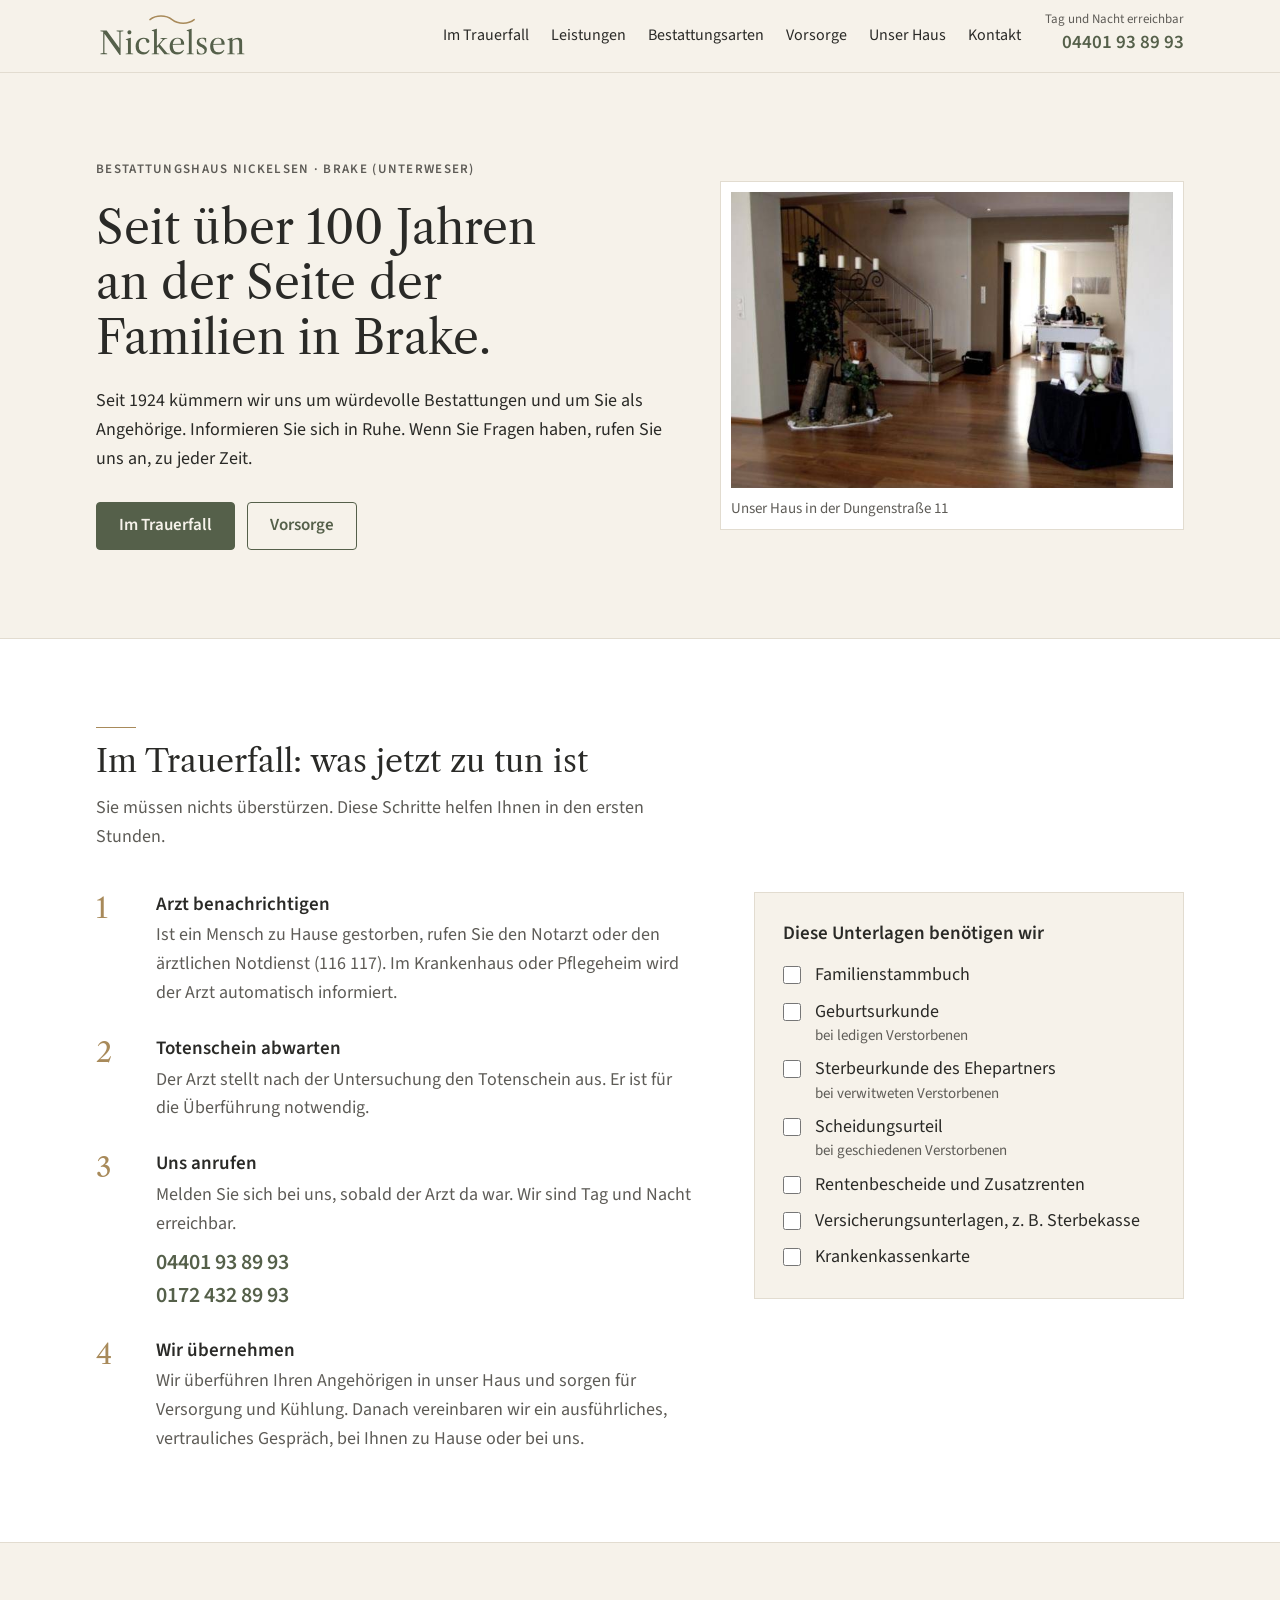
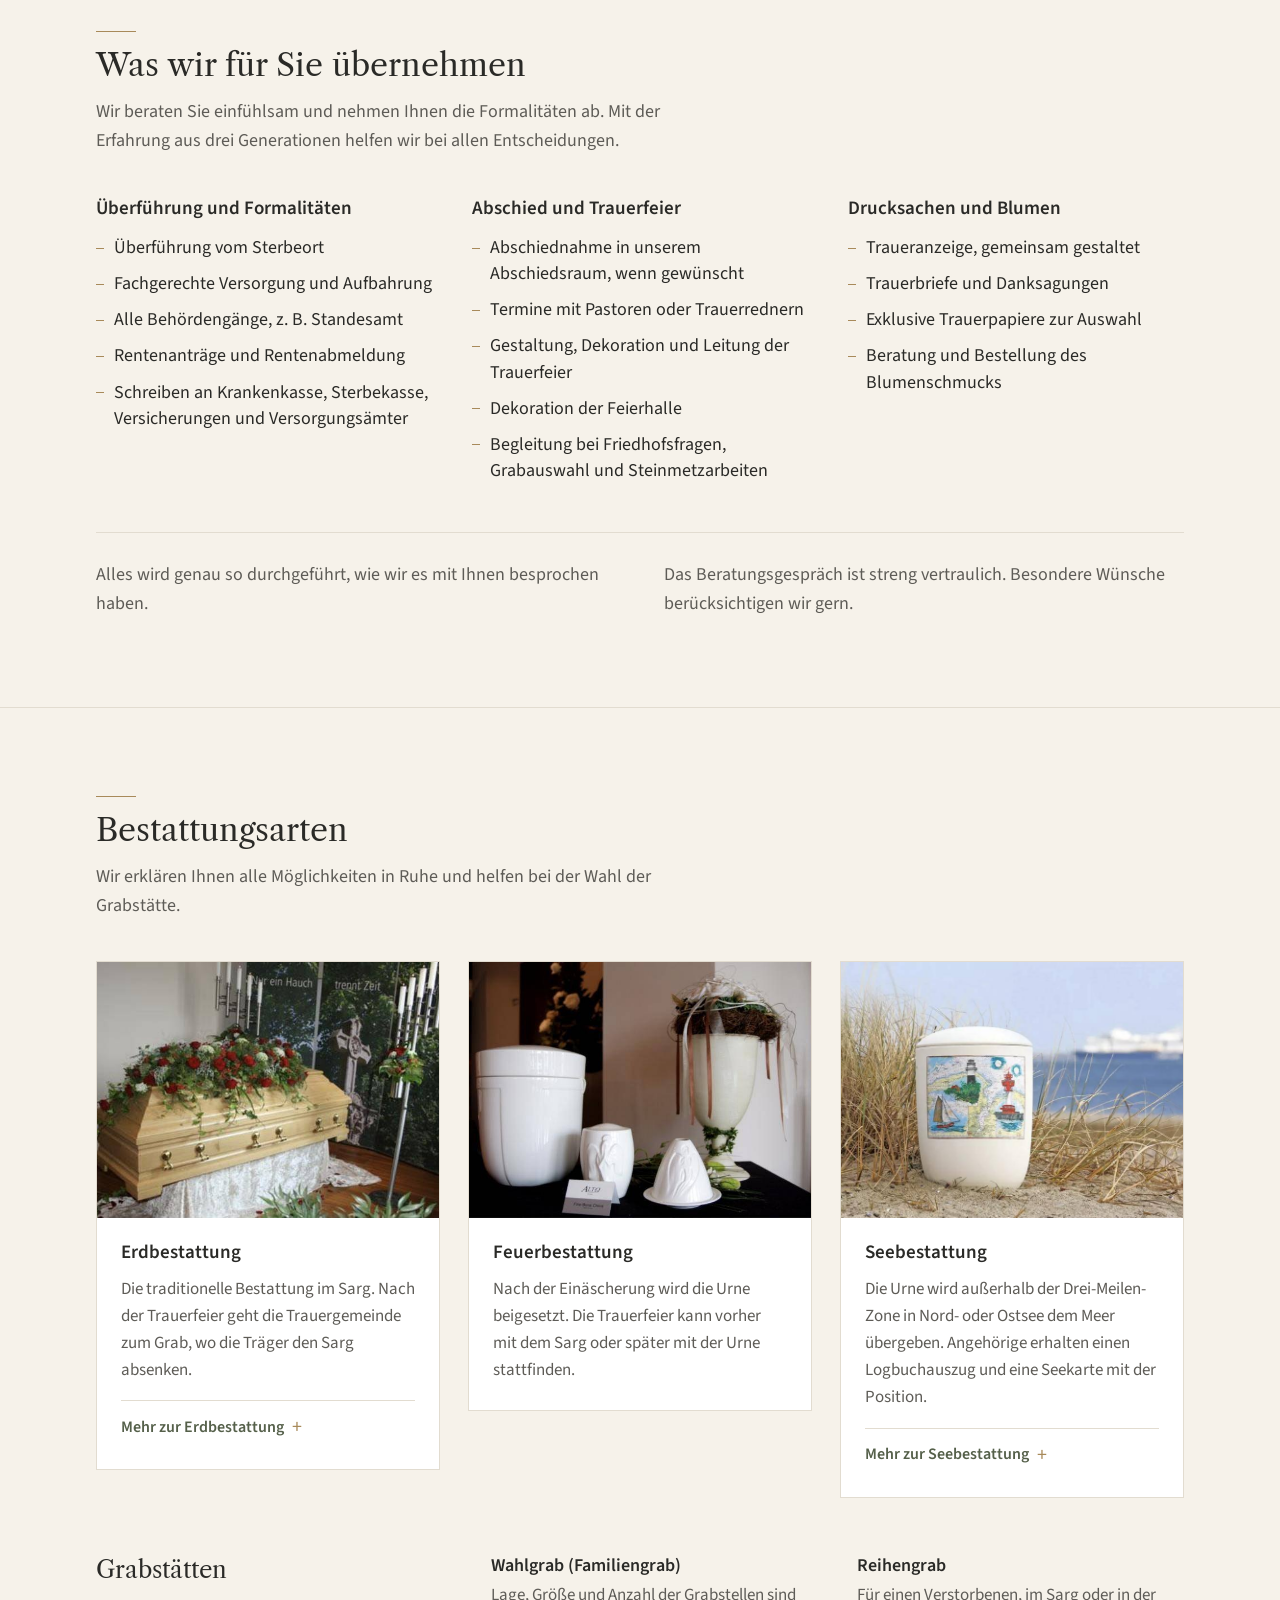
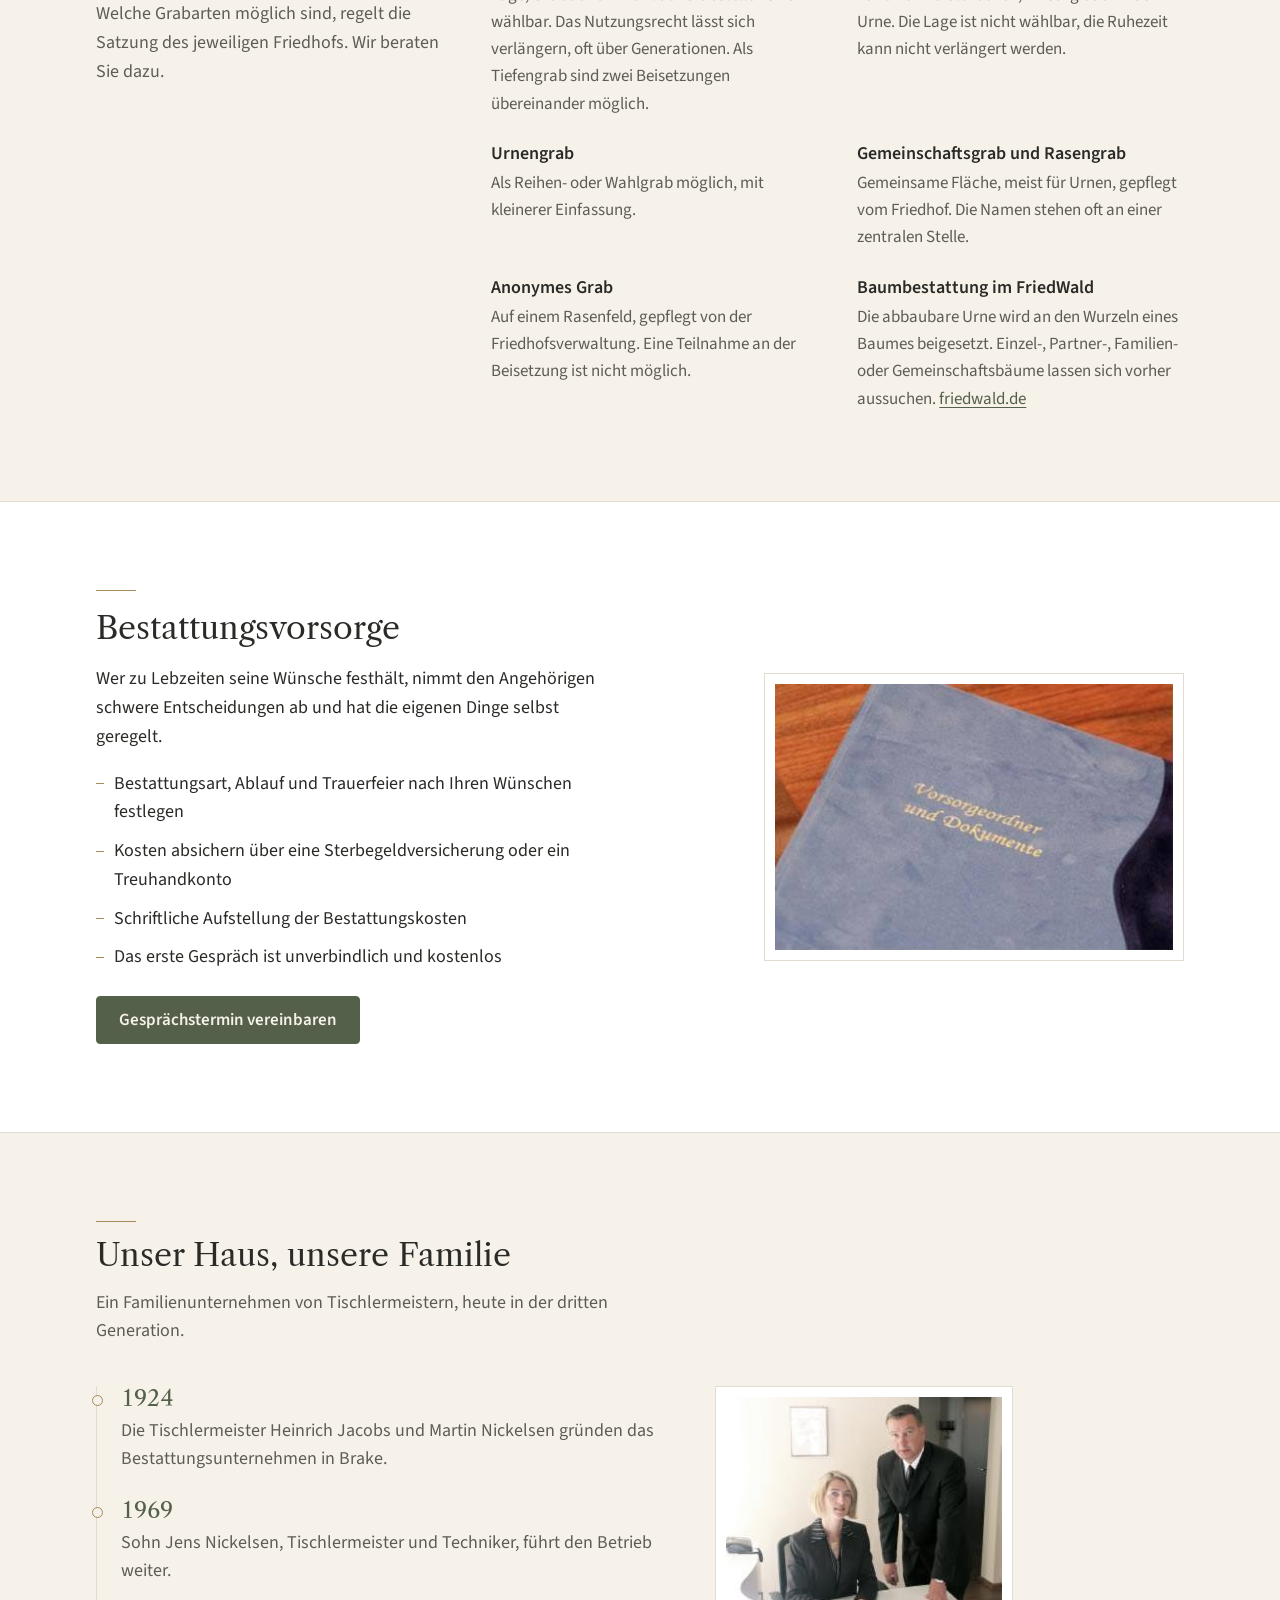
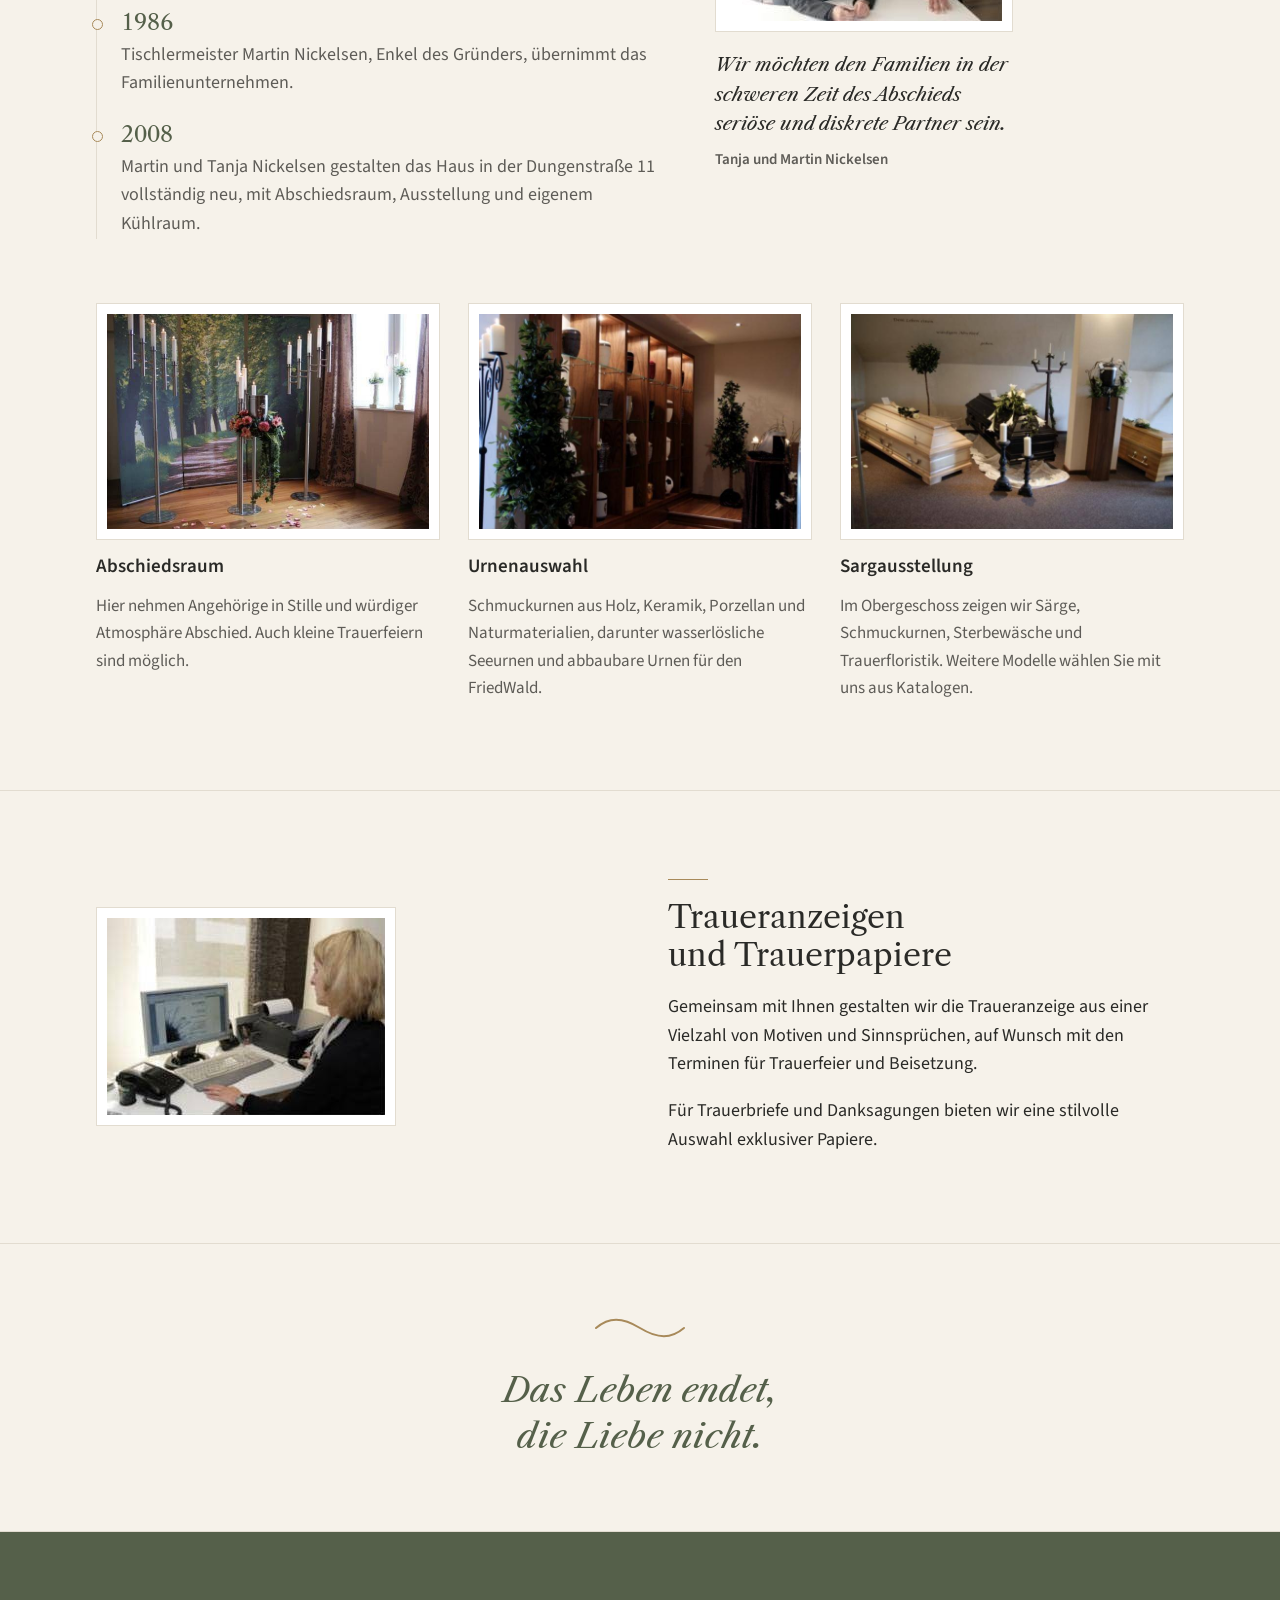
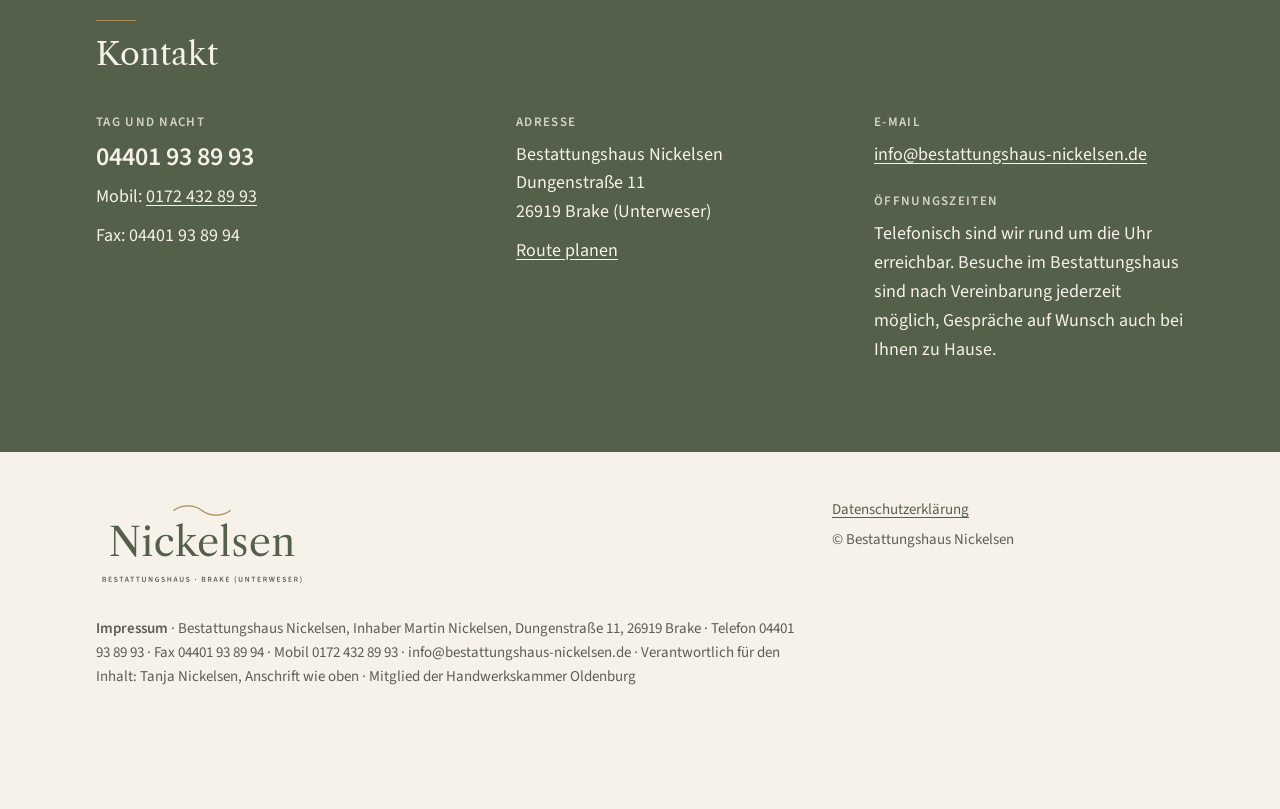
==== commit 6d058c3e: "Mobiles Menü, Google-Angaben und gemeinsames Stylesheet - Menü für Handy und Tablet im Kopf der Seit" ====
--- a/index.html
+++ b/index.html
@@ -3,220 +3,62 @@
 <head>
 <meta charset="utf-8">
 <meta name="viewport" content="width=device-width, initial-scale=1, viewport-fit=cover">
-<title>Bestattungshaus Nickelsen</title>
+<title>Bestattungshaus Nickelsen · Bestatter in Brake (Unterweser)</title>
+<meta name="description" content="Bestattungshaus Nickelsen in Brake (Unterweser): Familienunternehmen seit 1924. Erd-, Feuer- und Seebestattung, Bestattungsvorsorge. Tag und Nacht erreichbar unter 04401 93 89 93.">
+<link rel="canonical" href="https://bestattungshaus-nickelsen.de/">
+<meta name="theme-color" content="#F6F2EA">
+<meta property="og:type" content="website">
+<meta property="og:locale" content="de_DE">
+<meta property="og:site_name" content="Bestattungshaus Nickelsen">
+<meta property="og:title" content="Bestattungshaus Nickelsen · Bestatter in Brake (Unterweser)">
+<meta property="og:description" content="Familienunternehmen seit 1924. Erd-, Feuer- und Seebestattung, Bestattungsvorsorge. Tag und Nacht erreichbar.">
+<meta property="og:url" content="https://bestattungshaus-nickelsen.de/">
+<meta property="og:image" content="https://bestattungshaus-nickelsen.de/img/og.png">
+<meta property="og:image:width" content="1200">
+<meta property="og:image:height" content="630">
+<meta name="twitter:card" content="summary_large_image">
 <link rel="icon" href="img/favicon.svg" type="image/svg+xml">
-<meta name="description" content="Bestattungshaus Nickelsen in Brake (Unterweser). Familienunternehmen seit 1924. Tag und Nacht erreichbar: 04401 93 89 93.">
-<style>
-@font-face { font-family: "Libre Caslon Text"; font-weight: 400; font-style: normal; font-display: swap; src: url("fonts/libre-caslon-text-400.woff2") format("woff2"); }
-@font-face { font-family: "Libre Caslon Text"; font-weight: 400; font-style: italic; font-display: swap; src: url("fonts/libre-caslon-text-400-italic.woff2") format("woff2"); }
-@font-face { font-family: "Source Sans 3"; font-weight: 400; font-style: normal; font-display: swap; src: url("fonts/source-sans-3-400.woff2") format("woff2"); }
-@font-face { font-family: "Source Sans 3"; font-weight: 600; font-style: normal; font-display: swap; src: url("fonts/source-sans-3-600.woff2") format("woff2"); }
-html { color-scheme: light dark; } body { margin: 0; } img { max-width: 100%; } [hidden] { display: none !important; }
-
-/* Layout: ruhige Einzelseite, Inhalt max. 1120px, Text links / Bild rechts im Wechsel; Fotos klein gerahmt, weil die Originale niedrig aufgelöst sind */
-:root {
-  --leinen: #F6F2EA;
-  --papier: #FFFFFF;
-  --tinte: #2A2A27;
-  --schiefer: #5E5C57;
-  --oliv: #55604A;
-  --auf-oliv: #F6F2EA;
-  --messing: #A88A5A;
-  --sand: #E2DCD0;
-  --band: #55604A;
-  --auf-band: #F6F2EA;
-  --serif: "Libre Caslon Text", Georgia, "Times New Roman", serif;
-  --sans: "Source Sans 3", "Segoe UI", Helvetica, Arial, sans-serif;
-  --max: 1120px;
-  --gutter-l: max(16px, env(safe-area-inset-left, 0px));
-  --gutter-r: max(16px, env(safe-area-inset-right, 0px));
-}
-@media (prefers-color-scheme: dark) {
-  :root:not([data-theme="light"]) {
-    --leinen: #1E201C; --papier: #262923; --tinte: #ECE7DC; --schiefer: #B4AFA4;
-    --oliv: #9AA88A; --auf-oliv: #1E201C; --messing: #C2A576; --sand: #3A3D35; --band: #2C3227; --auf-band: #ECE7DC;
-    color-scheme: dark;
+<link rel="stylesheet" href="style.css">
+<script type="application/ld+json">
+{
+  "@context": "https://schema.org",
+  "@type": "LocalBusiness",
+  "@id": "https://bestattungshaus-nickelsen.de/#unternehmen",
+  "name": "Bestattungshaus Nickelsen",
+  "description": "Bestattungsunternehmen in Brake (Unterweser), Familienbetrieb in dritter Generation. Erd-, Feuer- und Seebestattungen, Bestattungsvorsorge.",
+  "url": "https://bestattungshaus-nickelsen.de/",
+  "image": "https://bestattungshaus-nickelsen.de/img/og.png",
+  "telephone": "+49 4401 938993",
+  "faxNumber": "+49 4401 938994",
+  "email": "info@bestattungshaus-nickelsen.de",
+  "foundingDate": "1924",
+  "address": {
+    "@type": "PostalAddress",
+    "streetAddress": "Dungenstraße 11",
+    "postalCode": "26919",
+    "addressLocality": "Brake (Unterweser)",
+    "addressRegion": "Niedersachsen",
+    "addressCountry": "DE"
+  },
+  "areaServed": ["Brake (Unterweser)", "Landkreis Wesermarsch"],
+  "contactPoint": {
+    "@type": "ContactPoint",
+    "contactType": "Hilfe im Trauerfall",
+    "telephone": "+49 4401 938993",
+    "availableLanguage": "de",
+    "hoursAvailable": {
+      "@type": "OpeningHoursSpecification",
+      "dayOfWeek": ["Monday", "Tuesday", "Wednesday", "Thursday", "Friday", "Saturday", "Sunday"],
+      "opens": "00:00",
+      "closes": "23:59"
+    }
   }
 }
-:root[data-theme="dark"] {
-  --leinen: #1E201C; --papier: #262923; --tinte: #ECE7DC; --schiefer: #B4AFA4;
-  --oliv: #9AA88A; --auf-oliv: #1E201C; --messing: #C2A576; --sand: #3A3D35; --band: #2C3227; --auf-band: #ECE7DC;
-  color-scheme: dark;
-}
-
-* { box-sizing: border-box; }
-html { scroll-behavior: smooth; scroll-padding-top: 88px; }
-@media (prefers-reduced-motion: reduce) { html { scroll-behavior: auto; } }
-body {
-  background: var(--leinen); color: var(--tinte);
-  font: 400 18px/1.6 var(--sans);
-  -webkit-text-size-adjust: 100%;
-}
-body::before { content: ""; position: fixed; inset: 0 0 auto; height: env(safe-area-inset-top, 0px); z-index: 30; background: var(--leinen); }
-a { color: var(--oliv); text-underline-offset: 3px; }
-a:focus-visible, button:focus-visible { outline: 2px solid var(--messing); outline-offset: 3px; border-radius: 2px; }
-h1, h2, h3 { font-family: var(--serif); font-weight: 400; line-height: 1.2; text-wrap: balance; margin: 0; }
-h1 { font-size: clamp(32px, 4.4vw, 46px); }
-h2 { font-size: clamp(26px, 3vw, 32px); }
-h3 { font-family: var(--sans); font-weight: 600; font-size: 19px; line-height: 1.35; }
-p { margin: 0; max-width: 64ch; }
-.wrap { max-width: var(--max); margin: 0 auto; padding-left: var(--gutter-l); padding-right: var(--gutter-r); }
-.label { font: 600 13px/1.3 var(--sans); letter-spacing: .1em; text-transform: uppercase; color: var(--schiefer); }
-.strich { display: block; width: 40px; height: 1px; background: var(--messing); }
-.tel { font-variant-numeric: tabular-nums; white-space: nowrap; }
-
-/* Kopf */
-header.kopf { position: sticky; top: env(safe-area-inset-top, 0px); z-index: 20; background: var(--leinen); border-bottom: 1px solid var(--sand); }
-.kopf .wrap { display: flex; align-items: center; gap: 24px; padding-block: 10px; }
-.marke { display: grid; gap: 2px; text-decoration: none; color: var(--oliv); flex: none; }
-.marke .logo { display: block; height: 52px; width: auto; max-width: 100%; }
-.fusslogo { display: block; width: 320px; height: auto; max-width: 100%; margin-left: -54px; }
-nav.haupt { display: flex; gap: 22px; flex-wrap: wrap; margin-left: auto; }
-nav.haupt a { color: var(--tinte); text-decoration: none; font-size: 16px; }
-nav.haupt a:hover { color: var(--oliv); text-decoration: underline; }
-.erreichbar { text-align: right; flex: none; }
-.erreichbar small { display: block; font-size: 13px; color: var(--schiefer); line-height: 1.2; }
-.erreichbar a { display: inline-block; padding-block: 4px; font: 600 19px/1.3 var(--sans); text-decoration: none; }
-@media (max-width: 1020px) { nav.haupt { display: none; } .erreichbar { margin-left: auto; } }
-@media (max-width: 460px) { .erreichbar small { display: none; } .erreichbar a { font-size: 17px; } .marke .logo { height: 42px; } }
-
-/* Abschnitte */
-section { padding-block: 88px; }
-section + section { border-top: 1px solid var(--sand); }
-.kopfzeile { display: grid; gap: 14px; margin-bottom: 40px; }
-.kopfzeile p { color: var(--schiefer); }
-@media (max-width: 700px) { section { padding-block: 60px; } }
-
-/* Fotos */
-figure { margin: 0; }
-.foto { background: var(--papier); padding: 10px; border: 1px solid var(--sand); max-width: 100%; }
-.foto img { display: block; width: 100%; height: auto; }
-figcaption { font-size: 15px; color: var(--schiefer); padding-top: 10px; line-height: 1.4; }
-
-/* Einstieg */
-.einstieg .wrap { display: grid; grid-template-columns: minmax(0, 1.1fr) minmax(0, .9fr); gap: 56px; align-items: center; }
-.einstieg .text { display: grid; gap: 22px; min-width: 0; }
-.einstieg .foto { max-width: 520px; justify-self: end; }
-.knoepfe { display: flex; flex-wrap: wrap; gap: 12px; margin-top: 6px; }
-.knopf { display: inline-flex; align-items: center; min-height: 48px; padding: 0 22px; border-radius: 4px; font: 600 17px/1 var(--sans); text-decoration: none; border: 1px solid var(--oliv); }
-.knopf.voll { background: var(--oliv); color: var(--auf-oliv); }
-.knopf.voll:hover { filter: brightness(.9); }
-.knopf.rahmen { color: var(--oliv); }
-.knopf.rahmen:hover { background: var(--papier); }
-@media (max-width: 820px) { .einstieg .wrap { grid-template-columns: 1fr; gap: 36px; } .einstieg .foto { justify-self: start; } }
-
-/* Trauerfall */
-.trauerfall { background: var(--papier); }
-.trauerfall .raster { display: grid; grid-template-columns: minmax(0, 1.4fr) minmax(0, 1fr); gap: 56px; align-items: start; }
-ol.schritte { list-style: none; margin: 0; padding: 0; display: grid; gap: 28px; counter-reset: s; }
-ol.schritte li { display: grid; grid-template-columns: 44px minmax(0, 1fr); gap: 16px; counter-increment: s; }
-ol.schritte li::before { content: counter(s); font: 400 28px/1 var(--serif); color: var(--messing); padding-top: 2px; }
-ol.schritte p { color: var(--schiefer); margin-top: 4px; }
-.nummern { margin-top: 10px; display: grid; gap: 4px; }
-.nummern a { font: 600 22px/1.3 var(--sans); text-decoration: none; }
-.unterlagen { background: var(--leinen); border: 1px solid var(--sand); padding: 28px; display: grid; gap: 16px; }
-.unterlagen ul { margin: 0; padding: 0; list-style: none; display: grid; gap: 10px; }
-.unterlagen li { display: grid; grid-template-columns: 18px minmax(0,1fr); gap: 10px; line-height: 1.45; }
-.unterlagen li::before { content: ""; width: 12px; height: 12px; border: 1px solid var(--oliv); margin-top: 6px; }
-.unterlagen li small { display: block; color: var(--schiefer); font-size: 15px; }
-@media (max-width: 860px) { .trauerfall .raster { grid-template-columns: 1fr; gap: 40px; } }
-
-/* Leistungen */
-.leistungen .gruppen { display: grid; grid-template-columns: repeat(3, minmax(0, 1fr)); gap: 40px; }
-.gruppe { display: grid; gap: 14px; align-content: start; }
-.gruppe ul { margin: 0; padding: 0; list-style: none; display: grid; gap: 10px; }
-.gruppe li { padding-left: 18px; position: relative; line-height: 1.45; }
-.gruppe li::before { content: ""; position: absolute; left: 0; top: .7em; width: 8px; height: 1px; background: var(--messing); }
-.versprechen { margin-top: 48px; padding-top: 28px; border-top: 1px solid var(--sand); display: grid; grid-template-columns: repeat(2, minmax(0,1fr)); gap: 24px 48px; color: var(--schiefer); }
-@media (max-width: 860px) { .leistungen .gruppen { grid-template-columns: 1fr; gap: 32px; } .versprechen { grid-template-columns: 1fr; } }
-
-/* Bestattungsarten */
-.arten { display: grid; grid-template-columns: repeat(3, minmax(0, 1fr)); gap: 28px; align-items: start; }
-.art { background: var(--papier); border: 1px solid var(--sand); display: grid; grid-template-rows: auto 1fr; }
-.art img { display: block; width: 100%; height: auto; aspect-ratio: 4 / 3; object-fit: cover; max-width: 100%; }
-.art div { padding: 22px 24px 26px; display: grid; gap: 10px; align-content: start; }
-.art p { color: var(--schiefer); font-size: 17px; }
-.graeber { margin-top: 56px; display: grid; grid-template-columns: minmax(0, 1fr) minmax(0, 2fr); gap: 48px; }
-dl.grabarten { margin: 0; display: grid; grid-template-columns: minmax(0, 1fr) minmax(0, 1fr); gap: 24px 40px; }
-dl.grabarten div { display: grid; gap: 4px; align-content: start; }
-dl.grabarten dt { font: 600 18px/1.35 var(--sans); }
-dl.grabarten dd { margin: 0; color: var(--schiefer); font-size: 17px; }
-@media (max-width: 900px) { .arten { grid-template-columns: 1fr; max-width: 520px; } .graeber { grid-template-columns: 1fr; gap: 28px; } }
-@media (max-width: 600px) { dl.grabarten { grid-template-columns: 1fr; } }
-
-/* Haus */
-.chronik { display: grid; grid-template-columns: minmax(0, 1.2fr) minmax(0, 1fr); gap: 56px; align-items: start; }
-ol.jahre { list-style: none; margin: 0; padding: 0; border-left: 1px solid var(--sand); display: grid; gap: 24px; }
-ol.jahre li { padding-left: 24px; position: relative; display: grid; gap: 4px; }
-ol.jahre li::before { content: ""; position: absolute; left: -5px; top: 9px; width: 9px; height: 9px; border-radius: 50%; background: var(--leinen); border: 1px solid var(--messing); }
-ol.jahre .jahr { font: 400 22px/1.2 var(--serif); color: var(--oliv); font-variant-numeric: tabular-nums; }
-ol.jahre p { color: var(--schiefer); }
-.inhaber { display: grid; gap: 18px; max-width: 298px; }
-.inhaber blockquote { margin: 0; font: italic 400 19px/1.55 var(--serif); }
-.inhaber cite { display: block; font: 600 15px/1.4 var(--sans); font-style: normal; color: var(--schiefer); margin-top: 10px; }
-.raeume { margin-top: 64px; display: grid; grid-template-columns: repeat(3, minmax(0, 1fr)); gap: 28px; }
-.raum { display: grid; gap: 14px; align-content: start; }
-.raum img { height: auto; aspect-ratio: 3 / 2; object-fit: cover; }
-.raum p { color: var(--schiefer); font-size: 17px; }
-@media (max-width: 900px) { .chronik { grid-template-columns: 1fr; gap: 40px; } .raeume { grid-template-columns: 1fr; max-width: 520px; } }
-
-/* Zwei-Spalter */
-.zweier { display: grid; grid-template-columns: minmax(0, 1fr) minmax(0, 1fr); gap: 56px; align-items: center; }
-.zweier .text { display: grid; gap: 18px; }
-.zweier .foto { max-width: 420px; width: 100%; }
-.zweier.links .foto { order: -1; justify-self: start; }
-.zweier:not(.links) .foto { justify-self: end; }
-ul.punkte { margin: 0; padding: 0; list-style: none; display: grid; gap: 10px; }
-ul.punkte li { padding-left: 18px; position: relative; }
-ul.punkte li::before { content: ""; position: absolute; left: 0; top: .75em; width: 8px; height: 1px; background: var(--messing); }
-@media (max-width: 820px) { .zweier { grid-template-columns: 1fr; gap: 32px; } .zweier .foto, .zweier.links .foto { order: 0; justify-self: start; } }
-
-/* Leitsatz */
-.leitsatz { padding-block: 72px; }
-.leitsatz .wrap { display: grid; justify-items: center; gap: 18px; text-align: center; }
-.leitsatz p { font: italic 400 clamp(24px, 3.2vw, 34px)/1.35 var(--serif); color: var(--oliv); max-width: 24ch; text-wrap: balance; }
-
-/* Mehr erfahren */
-details { border-top: 1px solid var(--sand); margin-top: 6px; padding-top: 10px; }
-details summary { cursor: pointer; font-weight: 600; color: var(--oliv); font-size: 16px; list-style: none; display: flex; align-items: center; gap: 8px; min-height: 32px; }
-details summary::-webkit-details-marker { display: none; }
-details summary::after { content: "+"; font: 400 20px/1 var(--sans); color: var(--messing); }
-details[open] summary::after { content: "\2212"; }
-details p { margin-top: 10px; font-size: 16px; }
-details strong { color: var(--tinte); font-weight: 600; }
-
-/* Kontakt + Fuss */
-.kontakt { background: var(--band); color: var(--auf-band); }
-.kontakt h2, .kontakt a { color: var(--auf-band); }
-.kontakt .label { color: var(--auf-band); opacity: .8; }
-.kontakt .raster { display: grid; grid-template-columns: minmax(0, 1.2fr) repeat(2, minmax(0, 1fr)); gap: 48px; }
-.kontakt .block { display: grid; gap: 10px; align-content: start; }
-.kontakt .gross { font: 600 26px/1.25 var(--sans); text-decoration: none; }
-.kontakt address { font-style: normal; }
-@media (max-width: 860px) { .kontakt .raster { grid-template-columns: 1fr; gap: 32px; } }
-footer { padding-block: 40px 120px; font-size: 15px; color: var(--schiefer); }
-footer .wrap { display: grid; grid-template-columns: minmax(0, 2fr) minmax(0, 1fr); gap: 32px; }
-footer p { max-width: none; }
-footer a { display: inline-block; padding-block: 6px; }
-@media (max-width: 700px) { footer .wrap { grid-template-columns: 1fr; } }
-
-/* Mobile Anrufleiste */
-.leiste { display: none; }
-@media (max-width: 700px) {
-  .leiste {
-    display: grid; grid-template-columns: 2fr 1fr; gap: 8px;
-    position: fixed; left: 0; right: 0; bottom: 0; z-index: 25;
-    background: var(--leinen); border-top: 1px solid var(--sand);
-    padding: 10px var(--gutter-r) calc(10px + env(safe-area-inset-bottom, 0px)) var(--gutter-l);
-  }
-  .leiste .knopf { justify-content: center; }
-  footer { padding-bottom: 130px; }
-}
-</style>
+</script>
 </head>
 <body>
 
-<header class="kopf">
+<header class="kopf mit-menue">
   <div class="wrap">
     <a class="marke" href="#start" aria-label="Bestattungshaus Nickelsen, zum Anfang">
       <svg class="logo" viewBox="-8 0 316 108" width="316" height="108" role="img" aria-label="Bestattungshaus Nickelsen"><title>Bestattungshaus Nickelsen</title><path d="M104.0,20 C116.65,10 137.35,10 150.0,20 S183.35,30 196.0,20" fill="none" stroke="var(--messing)" stroke-width="3" stroke-linecap="round"/><path d="M41.071999999999996 93.28 9.519999999999994 49.312V89.312L15.215999999999994 90.528V92.0H1.199999999999993V90.528L6.959999999999994 89.312V45.408L1.199999999999993 44.192V42.72H14.127999999999993L40.495999999999995 78.944V45.408L34.8 44.192V42.72H48.815999999999995V44.192L43.056 45.408V93.28Z M61.36 42.08Q63.215999999999994 42.08 64.368 43.263999999999996Q65.52 44.448 65.52 46.24Q65.52 47.967999999999996 64.368 49.152Q63.215999999999994 50.336 61.36 50.336Q59.504 50.336 58.384 49.152Q57.263999999999996 47.967999999999996 57.263999999999996 46.24Q57.263999999999996 44.448 58.384 43.263999999999996Q59.504 42.08 61.36 42.08ZM69.232 92.0H53.488V90.72L58.352 89.76V63.135999999999996L53.616 61.408V60.512L63.855999999999995 57.44H64.432V89.76L69.232 90.72Z M74.288 75.488Q74.288 70.24 76.464 66.144Q78.64 62.048 82.512 59.744Q86.384 57.44 91.312 57.44Q94.512 57.44 97.136 58.464Q99.75999999999999 59.488 101.29599999999999 61.216Q102.832 62.944 102.832 64.992Q102.832 66.656 102.032 67.648Q101.232 68.64 99.88799999999999 68.64Q96.56 68.64 96.112 64.608Q95.728 61.536 94.73599999999999 60.512Q93.744 59.488 91.50399999999999 59.488Q86.448 59.488 83.63199999999999 63.456Q80.81599999999999 67.424 80.81599999999999 74.208Q80.81599999999999 80.736 83.696 84.352Q86.576 87.968 91.824 87.968Q94.768 87.968 97.29599999999999 86.78399999999999Q99.824 85.6 101.488 83.29599999999999L102.192 82.336L103.40799999999999 82.976L103.088 83.80799999999999Q101.488 88.032 98.032 90.336Q94.576 92.64 89.904 92.64Q85.36 92.64 81.80799999999999 90.464Q78.256 88.288 76.27199999999999 84.384Q74.288 80.48 74.288 75.488Z M145.392 90.72V92.0H134.19199999999998L120.94399999999999 75.872L118.448 78.752V89.76L123.24799999999999 90.72V92.0H107.69599999999998V90.72L112.55999999999999 89.76V44.576L107.88799999999999 42.848V42.016L117.80799999999999 38.879999999999995H118.448V75.29599999999999L129.136 63.2Q130.48 61.664 130.48 60.896Q130.48 60.32 129.51999999999998 60.0Q128.56 59.68 125.74399999999999 59.36V58.08H140.07999999999998V59.36Q136.176 60.064 134.832 60.70399999999999Q133.488 61.343999999999994 132.016 63.007999999999996L124.78399999999999 71.456L140.016 89.76Z M151.472 72.288Q151.408 72.736 151.408 73.75999999999999Q151.408 80.8 154.224 84.384Q157.04 87.968 162.48 87.968Q165.61599999999999 87.968 168.30399999999997 86.848Q170.992 85.728 172.656 83.68L173.424 82.72L174.512 83.36L174.128 84.256Q172.464 88.16 168.752 90.4Q165.04 92.64 160.368 92.64Q155.824 92.64 152.336 90.49600000000001Q148.848 88.352 146.928 84.48Q145.008 80.608 145.008 75.55199999999999Q145.008 70.24 147.152 66.112Q149.296 61.983999999999995 153.168 59.711999999999996Q157.04 57.44 162.096 57.44Q168.368 57.44 171.728 61.12Q175.088 64.8 175.216 71.904L174.768 72.288ZM151.6 70.496 168.304 69.92Q168.496 69.152 168.496 67.29599999999999Q168.496 59.424 161.52 59.424Q157.296 59.424 154.736 62.304Q152.176 65.184 151.6 70.496Z M195.12 92.0H180.336V90.784L184.81600000000003 89.824V44.512L180.336 42.848V42.016L190.12800000000001 38.879999999999995H190.704V89.824L195.12 90.784Z M220.78400000000002 58.528V67.424H219.44000000000003Q218.48000000000002 59.36 211.95200000000003 59.36Q209.39200000000002 59.36 207.88800000000003 60.768Q206.38400000000001 62.176 206.38400000000001 64.544Q206.38400000000001 66.336 207.312 67.584Q208.24 68.832 209.584 69.66399999999999Q210.92800000000003 70.496 213.29600000000002 71.584Q216.24 72.928 218.0 74.08Q219.76000000000002 75.232 221.04000000000002 77.24799999999999Q222.32000000000002 79.264 222.32000000000002 82.272Q222.32000000000002 87.008 219.15200000000002 89.824Q215.984 92.64 210.544 92.64Q208.496 92.64 206.032 92.256Q203.568 91.872 201.71200000000002 91.232L201.328 80.864H202.864Q203.312 85.728 205.36 88.22399999999999Q207.40800000000002 90.72 211.056 90.72Q213.936 90.72 215.66400000000002 89.12Q217.39200000000002 87.52 217.39200000000002 84.832Q217.39200000000002 82.848 216.43200000000002 81.47200000000001Q215.472 80.096 214.06400000000002 79.232Q212.656 78.368 210.096 77.088Q207.216 75.68 205.488 74.56Q203.76000000000002 73.44 202.544 71.52Q201.328 69.6 201.328 66.78399999999999Q201.328 62.304 204.43200000000002 59.872Q207.536 57.44 213.23200000000003 57.44Q215.40800000000002 57.44 217.488 57.727999999999994Q219.568 58.016 220.78400000000002 58.528Z M235.568 72.288Q235.504 72.736 235.504 73.75999999999999Q235.504 80.8 238.32 84.384Q241.136 87.968 246.576 87.968Q249.712 87.968 252.39999999999998 86.848Q255.088 85.728 256.752 83.68L257.52 82.72L258.608 83.36L258.224 84.256Q256.56 88.16 252.848 90.4Q249.136 92.64 244.464 92.64Q239.92000000000002 92.64 236.43200000000002 90.49600000000001Q232.94400000000002 88.352 231.024 84.48Q229.104 80.608 229.104 75.55199999999999Q229.104 70.24 231.248 66.112Q233.392 61.983999999999995 237.264 59.711999999999996Q241.136 57.44 246.192 57.44Q252.464 57.44 255.824 61.12Q259.184 64.8 259.312 71.904L258.86400000000003 72.288ZM235.696 70.496 252.4 69.92Q252.592 69.152 252.592 67.29599999999999Q252.592 59.424 245.616 59.424Q241.392 59.424 238.832 62.304Q236.272 65.184 235.696 70.496Z M300.336 90.72V92.0H284.656V90.72L289.456 89.824V71.008Q289.456 68.19200000000001 289.29600000000005 66.56Q289.136 64.928 288.68800000000005 63.903999999999996Q287.47200000000004 60.96 283.696 60.96Q281.392 60.96 279.24800000000005 61.983999999999995Q277.10400000000004 63.007999999999996 275.504 64.928V89.76L280.30400000000003 90.72V92.0H264.56V90.72L269.42400000000004 89.76V63.2L264.68800000000005 61.408V60.576L274.608 57.44H275.24800000000005V62.879999999999995Q278.0 60.256 281.10400000000004 58.848Q284.208 57.44 287.28000000000003 57.44Q289.84000000000003 57.44 291.824 58.464Q293.808 59.488 294.704 61.28Q295.216 62.304 295.376 64.0Q295.536 65.696 295.536 70.368V89.824Z" fill="var(--oliv)"/></svg>
@@ -233,6 +75,17 @@
       <small>Tag und Nacht erreichbar</small>
       <a class="tel" href="tel:+494401938993">04401 93 89 93</a>
     </div>
+    <details class="menue">
+      <summary><span class="balken" aria-hidden="true"></span>Menü</summary>
+      <nav aria-label="Hauptnavigation für kleine Bildschirme">
+        <a href="#trauerfall">Im Trauerfall</a>
+        <a href="#leistungen">Leistungen</a>
+        <a href="#bestattungsarten">Bestattungsarten</a>
+        <a href="#vorsorge">Vorsorge</a>
+        <a href="#haus">Unser Haus</a>
+        <a href="#kontakt">Kontakt</a>
+      </nav>
+    </details>
   </div>
 </header>
 
@@ -241,8 +94,8 @@
     <div class="wrap">
       <div class="text">
         <span class="label">Bestattungshaus Nickelsen · Brake (Unterweser)</span>
-        <h1>Wir begleiten Familien in Brake seit 1924.</h1>
-        <p>Wir kümmern uns um eine würdevolle Bestattung und um Sie als Angehörige. Informieren Sie sich in Ruhe. Wenn Sie Fragen haben, rufen Sie uns an, zu jeder Zeit.</p>
+        <h1>Seit über 100 Jahren an der Seite der Familien in Brake.</h1>
+        <p>Seit 1924 kümmern wir uns um würdevolle Bestattungen und um Sie als Angehörige. Informieren Sie sich in Ruhe. Wenn Sie Fragen haben, rufen Sie uns an, zu jeder Zeit.</p>
         <div class="knoepfe">
           <a class="knopf voll" href="#trauerfall">Im Trauerfall</a>
           <a class="knopf rahmen" href="#vorsorge">Vorsorge</a>
@@ -273,13 +126,13 @@
         <aside class="unterlagen" aria-labelledby="unterlagen-titel">
           <h3 id="unterlagen-titel">Diese Unterlagen benötigen wir</h3>
           <ul>
-            <li><span>Familienstammbuch</span></li>
-            <li><span>Geburtsurkunde<small>bei ledigen Verstorbenen</small></span></li>
-            <li><span>Sterbeurkunde des Ehepartners<small>bei verwitweten Verstorbenen</small></span></li>
-            <li><span>Scheidungsurteil<small>bei geschiedenen Verstorbenen</small></span></li>
-            <li><span>Rentenbescheide und Zusatzrenten</span></li>
-            <li><span>Versicherungsunterlagen, z. B. Sterbekasse</span></li>
-            <li><span>Krankenkassenkarte</span></li>
+            <li><input type="checkbox" id="unterlage-1"><label for="unterlage-1">Familienstammbuch</label></li>
+            <li><input type="checkbox" id="unterlage-2"><label for="unterlage-2">Geburtsurkunde<small>bei ledigen Verstorbenen</small></label></li>
+            <li><input type="checkbox" id="unterlage-3"><label for="unterlage-3">Sterbeurkunde des Ehepartners<small>bei verwitweten Verstorbenen</small></label></li>
+            <li><input type="checkbox" id="unterlage-4"><label for="unterlage-4">Scheidungsurteil<small>bei geschiedenen Verstorbenen</small></label></li>
+            <li><input type="checkbox" id="unterlage-5"><label for="unterlage-5">Rentenbescheide und Zusatzrenten</label></li>
+            <li><input type="checkbox" id="unterlage-6"><label for="unterlage-6">Versicherungsunterlagen, z. B. Sterbekasse</label></li>
+            <li><input type="checkbox" id="unterlage-7"><label for="unterlage-7">Krankenkassenkarte</label></li>
           </ul>
         </aside>
       </div>
@@ -294,8 +147,8 @@
         <p>Wir beraten Sie einfühlsam und nehmen Ihnen die Formalitäten ab. Mit der Erfahrung aus drei Generationen helfen wir bei allen Entscheidungen.</p>
       </div>
       <div class="gruppen">
-        <div class="gruppe">
-          <h3>Überführung und Formalitäten</h3>
+        <details class="gruppe klapp" open>
+          <summary><h3>Überführung und Formalitäten</h3></summary>
           <ul>
             <li>Überführung vom Sterbeort</li>
             <li>Fachgerechte Versorgung und Aufbahrung</li>
@@ -303,9 +156,9 @@
             <li>Rentenanträge und Rentenabmeldung</li>
             <li>Schreiben an Krankenkasse, Sterbekasse, Versicherungen und Versorgungsämter</li>
           </ul>
-        </div>
-        <div class="gruppe">
-          <h3>Abschied und Trauerfeier</h3>
+        </details>
+        <details class="gruppe klapp" open>
+          <summary><h3>Abschied und Trauerfeier</h3></summary>
           <ul>
             <li>Abschiednahme in unserem Abschiedsraum, wenn gewünscht</li>
             <li>Termine mit Pastoren oder Trauerrednern</li>
@@ -313,16 +166,16 @@
             <li>Dekoration der Feierhalle</li>
             <li>Begleitung bei Friedhofsfragen, Grabauswahl und Steinmetzarbeiten</li>
           </ul>
-        </div>
-        <div class="gruppe">
-          <h3>Drucksachen und Blumen</h3>
+        </details>
+        <details class="gruppe klapp" open>
+          <summary><h3>Drucksachen und Blumen</h3></summary>
           <ul>
             <li>Traueranzeige, gemeinsam gestaltet</li>
             <li>Trauerbriefe und Danksagungen</li>
             <li>Exklusive Trauerpapiere zur Auswahl</li>
             <li>Beratung und Bestellung des Blumenschmucks</li>
           </ul>
-        </div>
+        </details>
       </div>
       <div class="versprechen">
         <p>Alles wird genau so durchgeführt, wie wir es mit Ihnen besprochen haben.</p>
@@ -367,6 +220,8 @@
           <h3 style="font-family:var(--serif);font-weight:400;font-size:24px">Grabstätten</h3>
           <p>Welche Grabarten möglich sind, regelt die Satzung des jeweiligen Friedhofs. Wir beraten Sie dazu.</p>
         </div>
+        <details class="klapp klapp-dl" open>
+        <summary>Alle Grabarten anzeigen</summary>
         <dl class="grabarten">
           <div><dt>Wahlgrab (Familiengrab)</dt><dd>Lage, Größe und Anzahl der Grabstellen sind wählbar. Das Nutzungsrecht lässt sich verlängern, oft über Generationen. Als Tiefengrab sind zwei Beisetzungen übereinander möglich.</dd></div>
           <div><dt>Reihengrab</dt><dd>Für einen Verstorbenen, im Sarg oder in der Urne. Die Lage ist nicht wählbar, die Ruhezeit kann nicht verlängert werden.</dd></div>
@@ -375,6 +230,7 @@
           <div><dt>Anonymes Grab</dt><dd>Auf einem Rasenfeld, gepflegt von der Friedhofsverwaltung. Eine Teilnahme an der Beisetzung ist nicht möglich.</dd></div>
           <div><dt>Baumbestattung im FriedWald</dt><dd>Die abbaubare Urne wird an den Wurzeln eines Baumes beigesetzt. Einzel-, Partner-, Familien- oder Gemeinschaftsbäume lassen sich vorher aussuchen. <a href="https://www.friedwald.de" rel="noopener">friedwald.de</a></dd></div>
         </dl>
+        </details>
       </div>
     </div>
   </section>
@@ -480,7 +336,8 @@
         <div class="block">
           <span class="label">E-Mail</span>
           <a href="mailto:info@bestattungshaus-nickelsen.de">info@bestattungshaus-nickelsen.de</a>
-          <p>Gespräche gern nach Vereinbarung, bei uns oder bei Ihnen zu Hause.</p>
+          <span class="label" style="margin-top:14px">Öffnungszeiten</span>
+          <p>Telefonisch sind wir rund um die Uhr erreichbar. Besuche im Bestattungshaus sind nach Vereinbarung jederzeit möglich, Gespräche auf Wunsch auch bei Ihnen zu Hause.</p>
         </div>
       </div>
     </div>
@@ -504,5 +361,30 @@
   <a class="knopf voll tel" href="tel:+494401938993">Anrufen: 04401 93 89 93</a>
   <a class="knopf rahmen" href="#kontakt">Adresse</a>
 </div>
+<script>
+(function () {
+  // Am Handy starten die langen Listen zugeklappt; ohne JavaScript bleiben sie offen.
+  var schmal = window.matchMedia("(max-width: 700px)");
+  var klapp = document.querySelectorAll("details.klapp");
+  function anpassen() {
+    klapp.forEach(function (d) {
+      if (schmal.matches) { d.removeAttribute("open"); } else { d.setAttribute("open", ""); }
+      d.querySelector("summary").tabIndex = schmal.matches ? 0 : -1;
+    });
+  }
+  anpassen();
+  schmal.addEventListener("change", anpassen);
+  klapp.forEach(function (d) {
+    d.querySelector("summary").addEventListener("click", function (e) { if (!schmal.matches) { e.preventDefault(); } });
+  });
+  // Menü schließt nach Auswahl, bei Klick daneben und mit Escape.
+  var menue = document.querySelector("details.menue");
+  if (menue) {
+    menue.querySelectorAll("a").forEach(function (a) { a.addEventListener("click", function () { menue.removeAttribute("open"); }); });
+    document.addEventListener("click", function (e) { if (!menue.contains(e.target)) { menue.removeAttribute("open"); } });
+    document.addEventListener("keydown", function (e) { if (e.key === "Escape") { menue.removeAttribute("open"); } });
+  }
+})();
+</script>
 </body>
 </html>
--- a/style.css
+++ b/style.css
@@ -0,0 +1,254 @@
+@font-face { font-family: "Libre Caslon Text"; font-weight: 400; font-style: normal; font-display: swap; src: url("fonts/libre-caslon-text-400.woff2") format("woff2"); }
+@font-face { font-family: "Libre Caslon Text"; font-weight: 400; font-style: italic; font-display: swap; src: url("fonts/libre-caslon-text-400-italic.woff2") format("woff2"); }
+@font-face { font-family: "Source Sans 3"; font-weight: 400; font-style: normal; font-display: swap; src: url("fonts/source-sans-3-400.woff2") format("woff2"); }
+@font-face { font-family: "Source Sans 3"; font-weight: 600; font-style: normal; font-display: swap; src: url("fonts/source-sans-3-600.woff2") format("woff2"); }
+html { color-scheme: light dark; } body { margin: 0; } img { max-width: 100%; } [hidden] { display: none !important; }
+
+/* Layout: ruhige Einzelseite, Inhalt max. 1120px, Text links / Bild rechts im Wechsel; Fotos klein gerahmt, weil die Originale niedrig aufgelöst sind */
+:root {
+  --leinen: #F6F2EA;
+  --papier: #FFFFFF;
+  --tinte: #2A2A27;
+  --schiefer: #5E5C57;
+  --oliv: #55604A;
+  --auf-oliv: #F6F2EA;
+  --messing: #A88A5A;
+  --sand: #E2DCD0;
+  --band: #55604A;
+  --auf-band: #F6F2EA;
+  --serif: "Libre Caslon Text", Georgia, "Times New Roman", serif;
+  --sans: "Source Sans 3", "Segoe UI", Helvetica, Arial, sans-serif;
+  --max: 1120px;
+  --gutter-l: max(16px, env(safe-area-inset-left, 0px));
+  --gutter-r: max(16px, env(safe-area-inset-right, 0px));
+}
+@media (prefers-color-scheme: dark) {
+  :root:not([data-theme="light"]) {
+    --leinen: #1E201C; --papier: #262923; --tinte: #ECE7DC; --schiefer: #B4AFA4;
+    --oliv: #9AA88A; --auf-oliv: #1E201C; --messing: #C2A576; --sand: #3A3D35; --band: #2C3227; --auf-band: #ECE7DC;
+    color-scheme: dark;
+  }
+}
+:root[data-theme="dark"] {
+  --leinen: #1E201C; --papier: #262923; --tinte: #ECE7DC; --schiefer: #B4AFA4;
+  --oliv: #9AA88A; --auf-oliv: #1E201C; --messing: #C2A576; --sand: #3A3D35; --band: #2C3227; --auf-band: #ECE7DC;
+  color-scheme: dark;
+}
+
+* { box-sizing: border-box; }
+html { scroll-behavior: smooth; scroll-padding-top: 88px; }
+@media (prefers-reduced-motion: reduce) { html { scroll-behavior: auto; } }
+body {
+  background: var(--leinen); color: var(--tinte);
+  font: 400 18px/1.6 var(--sans);
+  -webkit-text-size-adjust: 100%;
+}
+body::before { content: ""; position: fixed; inset: 0 0 auto; height: env(safe-area-inset-top, 0px); z-index: 30; background: var(--leinen); }
+a { color: var(--oliv); text-underline-offset: 3px; }
+a:focus-visible, button:focus-visible { outline: 2px solid var(--messing); outline-offset: 3px; border-radius: 2px; }
+h1, h2, h3 { font-family: var(--serif); font-weight: 400; line-height: 1.2; text-wrap: balance; margin: 0; }
+h1 { font-size: clamp(32px, 4.4vw, 46px); }
+h2 { font-size: clamp(26px, 3vw, 32px); }
+h3 { font-family: var(--sans); font-weight: 600; font-size: 19px; line-height: 1.35; }
+p { margin: 0; max-width: 64ch; }
+.wrap { max-width: var(--max); margin: 0 auto; padding-left: var(--gutter-l); padding-right: var(--gutter-r); }
+.label { font: 600 13px/1.3 var(--sans); letter-spacing: .1em; text-transform: uppercase; color: var(--schiefer); }
+.strich { display: block; width: 40px; height: 1px; background: var(--messing); }
+.tel { font-variant-numeric: tabular-nums; white-space: nowrap; }
+
+/* Kopf */
+header.kopf { position: sticky; top: env(safe-area-inset-top, 0px); z-index: 20; background: var(--leinen); border-bottom: 1px solid var(--sand); }
+.kopf .wrap { display: flex; align-items: center; gap: 24px; padding-block: 10px; }
+.marke { display: grid; gap: 2px; text-decoration: none; color: var(--oliv); flex: none; }
+.marke .logo { display: block; height: 52px; width: auto; max-width: 100%; }
+.fusslogo { display: block; width: 320px; height: auto; max-width: 100%; margin-left: -54px; }
+nav.haupt { display: flex; gap: 22px; flex-wrap: wrap; margin-left: auto; }
+nav.haupt a { color: var(--tinte); text-decoration: none; font-size: 16px; }
+nav.haupt a:hover { color: var(--oliv); text-decoration: underline; }
+.erreichbar { text-align: right; flex: none; }
+.erreichbar small { display: block; font-size: 13px; color: var(--schiefer); line-height: 1.2; }
+.erreichbar a { display: inline-block; padding-block: 4px; font: 600 19px/1.3 var(--sans); text-decoration: none; }
+@media (max-width: 1020px) { nav.haupt { display: none; } .erreichbar { margin-left: auto; } }
+
+/* Menü für Tablet und Handy */
+.menue { display: none; }
+@media (max-width: 1020px) {
+  .menue { display: block; flex: none; }
+  .menue > summary { list-style: none; display: inline-flex; align-items: center; gap: 10px; min-height: 44px; padding: 0 14px; border: 1px solid var(--sand); border-radius: 4px; background: var(--papier); color: var(--tinte); font: 600 16px/1 var(--sans); cursor: pointer; }
+  .menue > summary::-webkit-details-marker { display: none; }
+  .menue[open] > summary { border-color: var(--oliv); color: var(--oliv); }
+  .menue .balken { width: 16px; height: 2px; background: currentColor; box-shadow: 0 5px 0 currentColor, 0 -5px 0 currentColor; }
+  .menue nav { position: absolute; left: 0; right: 0; top: 100%; display: grid; background: var(--leinen); border-bottom: 1px solid var(--sand); box-shadow: 0 16px 24px rgb(0 0 0 / .08); padding: 4px var(--gutter-r) 12px var(--gutter-l); }
+  .menue nav a { display: flex; align-items: center; min-height: 50px; color: var(--tinte); text-decoration: none; font-size: 18px; border-top: 1px solid var(--sand); }
+  .menue nav a:first-child { border-top: 0; }
+}
+@media (max-width: 700px) { .kopf.mit-menue .erreichbar { display: none; } .kopf.mit-menue .menue { margin-left: auto; } }
+@media (max-width: 460px) { .erreichbar small { display: none; } .erreichbar a { font-size: 17px; } .marke .logo { height: 42px; } }
+
+/* Abschnitte */
+section { padding-block: 88px; }
+section + section { border-top: 1px solid var(--sand); }
+.kopfzeile { display: grid; gap: 14px; margin-bottom: 40px; }
+.kopfzeile p { color: var(--schiefer); }
+@media (max-width: 700px) { section { padding-block: 60px; } }
+
+/* Fotos */
+figure { margin: 0; }
+.foto { background: var(--papier); padding: 10px; border: 1px solid var(--sand); max-width: 100%; }
+.foto img { display: block; width: 100%; height: auto; }
+figcaption { font-size: 15px; color: var(--schiefer); padding-top: 10px; line-height: 1.4; }
+
+/* Einstieg */
+.einstieg .wrap { display: grid; grid-template-columns: minmax(0, 1.1fr) minmax(0, .9fr); gap: 56px; align-items: center; }
+.einstieg .text { display: grid; gap: 22px; min-width: 0; }
+.einstieg .foto { max-width: 520px; justify-self: end; }
+.knoepfe { display: flex; flex-wrap: wrap; gap: 12px; margin-top: 6px; }
+.knopf { display: inline-flex; align-items: center; min-height: 48px; padding: 0 22px; border-radius: 4px; font: 600 17px/1 var(--sans); text-decoration: none; border: 1px solid var(--oliv); }
+.knopf.voll { background: var(--oliv); color: var(--auf-oliv); }
+.knopf.voll:hover { filter: brightness(.9); }
+.knopf.rahmen { color: var(--oliv); }
+.knopf.rahmen:hover { background: var(--papier); }
+@media (max-width: 820px) { .einstieg .wrap { grid-template-columns: 1fr; gap: 36px; } .einstieg .foto { justify-self: start; } }
+
+/* Trauerfall */
+.trauerfall { background: var(--papier); }
+.trauerfall .raster { display: grid; grid-template-columns: minmax(0, 1.4fr) minmax(0, 1fr); gap: 56px; align-items: start; }
+ol.schritte { list-style: none; margin: 0; padding: 0; display: grid; gap: 28px; counter-reset: s; }
+ol.schritte li { display: grid; grid-template-columns: 44px minmax(0, 1fr); gap: 16px; counter-increment: s; }
+ol.schritte li::before { content: counter(s); font: 400 28px/1 var(--serif); color: var(--messing); padding-top: 2px; }
+ol.schritte p { color: var(--schiefer); margin-top: 4px; }
+.nummern { margin-top: 10px; display: grid; gap: 4px; }
+.nummern a { font: 600 22px/1.3 var(--sans); text-decoration: none; }
+.unterlagen { background: var(--leinen); border: 1px solid var(--sand); padding: 28px; display: grid; gap: 16px; }
+.unterlagen ul { margin: 0; padding: 0; list-style: none; display: grid; gap: 10px; }
+.unterlagen li { display: grid; grid-template-columns: 20px minmax(0,1fr); gap: 12px; line-height: 1.45; }
+.unterlagen input { width: 18px; height: 18px; margin: 4px 0 0; accent-color: var(--oliv); cursor: pointer; }
+.unterlagen label { cursor: pointer; }
+.unterlagen label small { display: block; color: var(--schiefer); font-size: 15px; }
+.unterlagen input:checked + label { color: var(--schiefer); }
+@media (max-width: 860px) { .trauerfall .raster { grid-template-columns: 1fr; gap: 40px; } }
+
+/* Leistungen */
+.leistungen .gruppen { display: grid; grid-template-columns: repeat(3, minmax(0, 1fr)); gap: 40px; }
+.gruppe { display: grid; gap: 14px; align-content: start; }
+.gruppe ul { margin: 0; padding: 0; list-style: none; display: grid; gap: 10px; }
+.gruppe li { padding-left: 18px; position: relative; line-height: 1.45; }
+.gruppe li::before { content: ""; position: absolute; left: 0; top: .7em; width: 8px; height: 1px; background: var(--messing); }
+.versprechen { margin-top: 48px; padding-top: 28px; border-top: 1px solid var(--sand); display: grid; grid-template-columns: repeat(2, minmax(0,1fr)); gap: 24px 48px; color: var(--schiefer); }
+@media (max-width: 860px) { .leistungen .gruppen { grid-template-columns: 1fr; gap: 32px; } .versprechen { grid-template-columns: 1fr; } }
+
+/* Bestattungsarten */
+.arten { display: grid; grid-template-columns: repeat(3, minmax(0, 1fr)); gap: 28px; align-items: start; }
+.art { background: var(--papier); border: 1px solid var(--sand); display: grid; grid-template-rows: auto 1fr; }
+.art img { display: block; width: 100%; height: auto; aspect-ratio: 4 / 3; object-fit: cover; max-width: 100%; }
+.art div { padding: 22px 24px 26px; display: grid; gap: 10px; align-content: start; }
+.art p { color: var(--schiefer); font-size: 17px; }
+.graeber { margin-top: 56px; display: grid; grid-template-columns: minmax(0, 1fr) minmax(0, 2fr); gap: 48px; }
+dl.grabarten { margin: 0; display: grid; grid-template-columns: minmax(0, 1fr) minmax(0, 1fr); gap: 24px 40px; }
+dl.grabarten div { display: grid; gap: 4px; align-content: start; }
+dl.grabarten dt { font: 600 18px/1.35 var(--sans); }
+dl.grabarten dd { margin: 0; color: var(--schiefer); font-size: 17px; }
+@media (max-width: 900px) { .arten { grid-template-columns: 1fr; max-width: 520px; } .graeber { grid-template-columns: 1fr; gap: 28px; } }
+@media (max-width: 600px) { dl.grabarten { grid-template-columns: 1fr; } }
+
+/* Haus */
+.chronik { display: grid; grid-template-columns: minmax(0, 1.2fr) minmax(0, 1fr); gap: 56px; align-items: start; }
+ol.jahre { list-style: none; margin: 0; padding: 0; border-left: 1px solid var(--sand); display: grid; gap: 24px; }
+ol.jahre li { padding-left: 24px; position: relative; display: grid; gap: 4px; }
+ol.jahre li::before { content: ""; position: absolute; left: -5px; top: 9px; width: 9px; height: 9px; border-radius: 50%; background: var(--leinen); border: 1px solid var(--messing); }
+ol.jahre .jahr { font: 400 22px/1.2 var(--serif); color: var(--oliv); font-variant-numeric: tabular-nums; }
+ol.jahre p { color: var(--schiefer); }
+.inhaber { display: grid; gap: 18px; max-width: 298px; }
+.inhaber blockquote { margin: 0; font: italic 400 19px/1.55 var(--serif); }
+.inhaber cite { display: block; font: 600 15px/1.4 var(--sans); font-style: normal; color: var(--schiefer); margin-top: 10px; }
+.raeume { margin-top: 64px; display: grid; grid-template-columns: repeat(3, minmax(0, 1fr)); gap: 28px; }
+.raum { display: grid; gap: 14px; align-content: start; }
+.raum img { height: auto; aspect-ratio: 3 / 2; object-fit: cover; }
+.raum p { color: var(--schiefer); font-size: 17px; }
+@media (max-width: 900px) { .chronik { grid-template-columns: 1fr; gap: 40px; } .raeume { grid-template-columns: 1fr; max-width: 520px; } }
+
+/* Zwei-Spalter */
+.zweier { display: grid; grid-template-columns: minmax(0, 1fr) minmax(0, 1fr); gap: 56px; align-items: center; }
+.zweier .text { display: grid; gap: 18px; }
+.zweier .foto { max-width: 420px; width: 100%; }
+.zweier.links .foto { order: -1; justify-self: start; }
+.zweier:not(.links) .foto { justify-self: end; }
+ul.punkte { margin: 0; padding: 0; list-style: none; display: grid; gap: 10px; }
+ul.punkte li { padding-left: 18px; position: relative; }
+ul.punkte li::before { content: ""; position: absolute; left: 0; top: .75em; width: 8px; height: 1px; background: var(--messing); }
+@media (max-width: 820px) { .zweier { grid-template-columns: 1fr; gap: 32px; } .zweier .foto, .zweier.links .foto { order: 0; justify-self: start; } }
+
+/* Leitsatz */
+.leitsatz { padding-block: 72px; }
+.leitsatz .wrap { display: grid; justify-items: center; gap: 18px; text-align: center; }
+.leitsatz p { font: italic 400 clamp(24px, 3.2vw, 34px)/1.35 var(--serif); color: var(--oliv); max-width: 24ch; text-wrap: balance; }
+
+/* Mehr erfahren */
+.art details { border-top: 1px solid var(--sand); margin-top: 6px; padding-top: 10px; }
+.art details summary { cursor: pointer; font-weight: 600; color: var(--oliv); font-size: 16px; list-style: none; display: flex; align-items: center; gap: 8px; min-height: 32px; }
+.art details summary::-webkit-details-marker { display: none; }
+.art details summary::after { content: "+"; font: 400 20px/1 var(--sans); color: var(--messing); }
+.art details[open] summary::after { content: "\2212"; }
+.art details p { margin-top: 10px; font-size: 16px; }
+.art details strong { color: var(--tinte); font-weight: 600; }
+
+/* Kontakt + Fuss */
+.kontakt { background: var(--band); color: var(--auf-band); }
+.kontakt h2, .kontakt a { color: var(--auf-band); }
+.kontakt .label { color: var(--auf-band); opacity: .8; }
+.kontakt .raster { display: grid; grid-template-columns: minmax(0, 1.2fr) repeat(2, minmax(0, 1fr)); gap: 48px; }
+.kontakt .block { display: grid; gap: 10px; align-content: start; }
+.kontakt .gross { font: 600 26px/1.25 var(--sans); text-decoration: none; }
+.kontakt address { font-style: normal; }
+@media (max-width: 860px) { .kontakt .raster { grid-template-columns: 1fr; gap: 32px; } }
+footer { padding-block: 40px 120px; font-size: 15px; color: var(--schiefer); }
+footer .wrap { display: grid; grid-template-columns: minmax(0, 2fr) minmax(0, 1fr); gap: 32px; }
+footer p { max-width: none; }
+footer a { display: inline-block; padding-block: 6px; }
+@media (max-width: 700px) { footer .wrap { grid-template-columns: 1fr; } }
+
+/* Mobile Anrufleiste */
+.leiste { display: none; }
+@media (max-width: 700px) {
+  .leiste {
+    display: grid; grid-template-columns: 2fr 1fr; gap: 8px;
+    position: fixed; left: 0; right: 0; bottom: 0; z-index: 25;
+    background: var(--leinen); border-top: 1px solid var(--sand);
+    padding: 10px var(--gutter-r) calc(10px + env(safe-area-inset-bottom, 0px)) var(--gutter-l);
+  }
+  .leiste .knopf { justify-content: center; }
+  footer { padding-bottom: 130px; }
+}
+
+/* Aufklappbare Bereiche: am Handy zugeklappt, sonst immer offen */
+.klapp > summary { list-style: none; }
+.klapp > summary::-webkit-details-marker { display: none; }
+.gruppe.klapp { display: block; }
+.gruppe.klapp > ul { margin-top: 14px; }
+.klapp-dl > summary { display: none; }
+@media (min-width: 701px) { .klapp > summary { pointer-events: none; } }
+@media (max-width: 700px) {
+  .leistungen .gruppen { gap: 0; border-bottom: 1px solid var(--sand); }
+  .klapp { border-top: 1px solid var(--sand); }
+  .klapp-dl { border-bottom: 1px solid var(--sand); }
+  .klapp > summary { display: flex; align-items: center; justify-content: space-between; gap: 12px; min-height: 56px; cursor: pointer; font: 600 19px/1.35 var(--sans); }
+  .klapp > summary::after { content: "+"; font: 400 24px/1 var(--sans); color: var(--messing); }
+  .klapp[open] > summary::after { content: "\2212"; }
+  .gruppe.klapp > ul { margin: 0 0 20px; }
+  .klapp-dl > dl { margin-bottom: 20px; }
+}
+
+/* Rechtstexte (Datenschutz) */
+.recht { padding-block: 64px 88px; }
+.recht .wrap { display: grid; gap: 40px; }
+.recht .wrap > * { max-width: 760px; }
+.recht h1 { font-size: clamp(30px, 4vw, 40px); }
+.recht h2 { font-size: 24px; }
+.recht section { padding: 0; border: 0; display: grid; gap: 12px; }
+.recht p, .recht li { max-width: 68ch; }
+.recht ul { margin: 0; padding-left: 20px; display: grid; gap: 6px; }
+.recht address { font-style: normal; }
+.recht .stand { color: var(--schiefer); font-size: 16px; }
+.zurueck { color: var(--tinte); text-decoration: none; font-size: 16px; margin-left: auto; }
+.zurueck:hover { color: var(--oliv); text-decoration: underline; }
+@media (max-width: 560px) { .zurueck { display: none; } }
